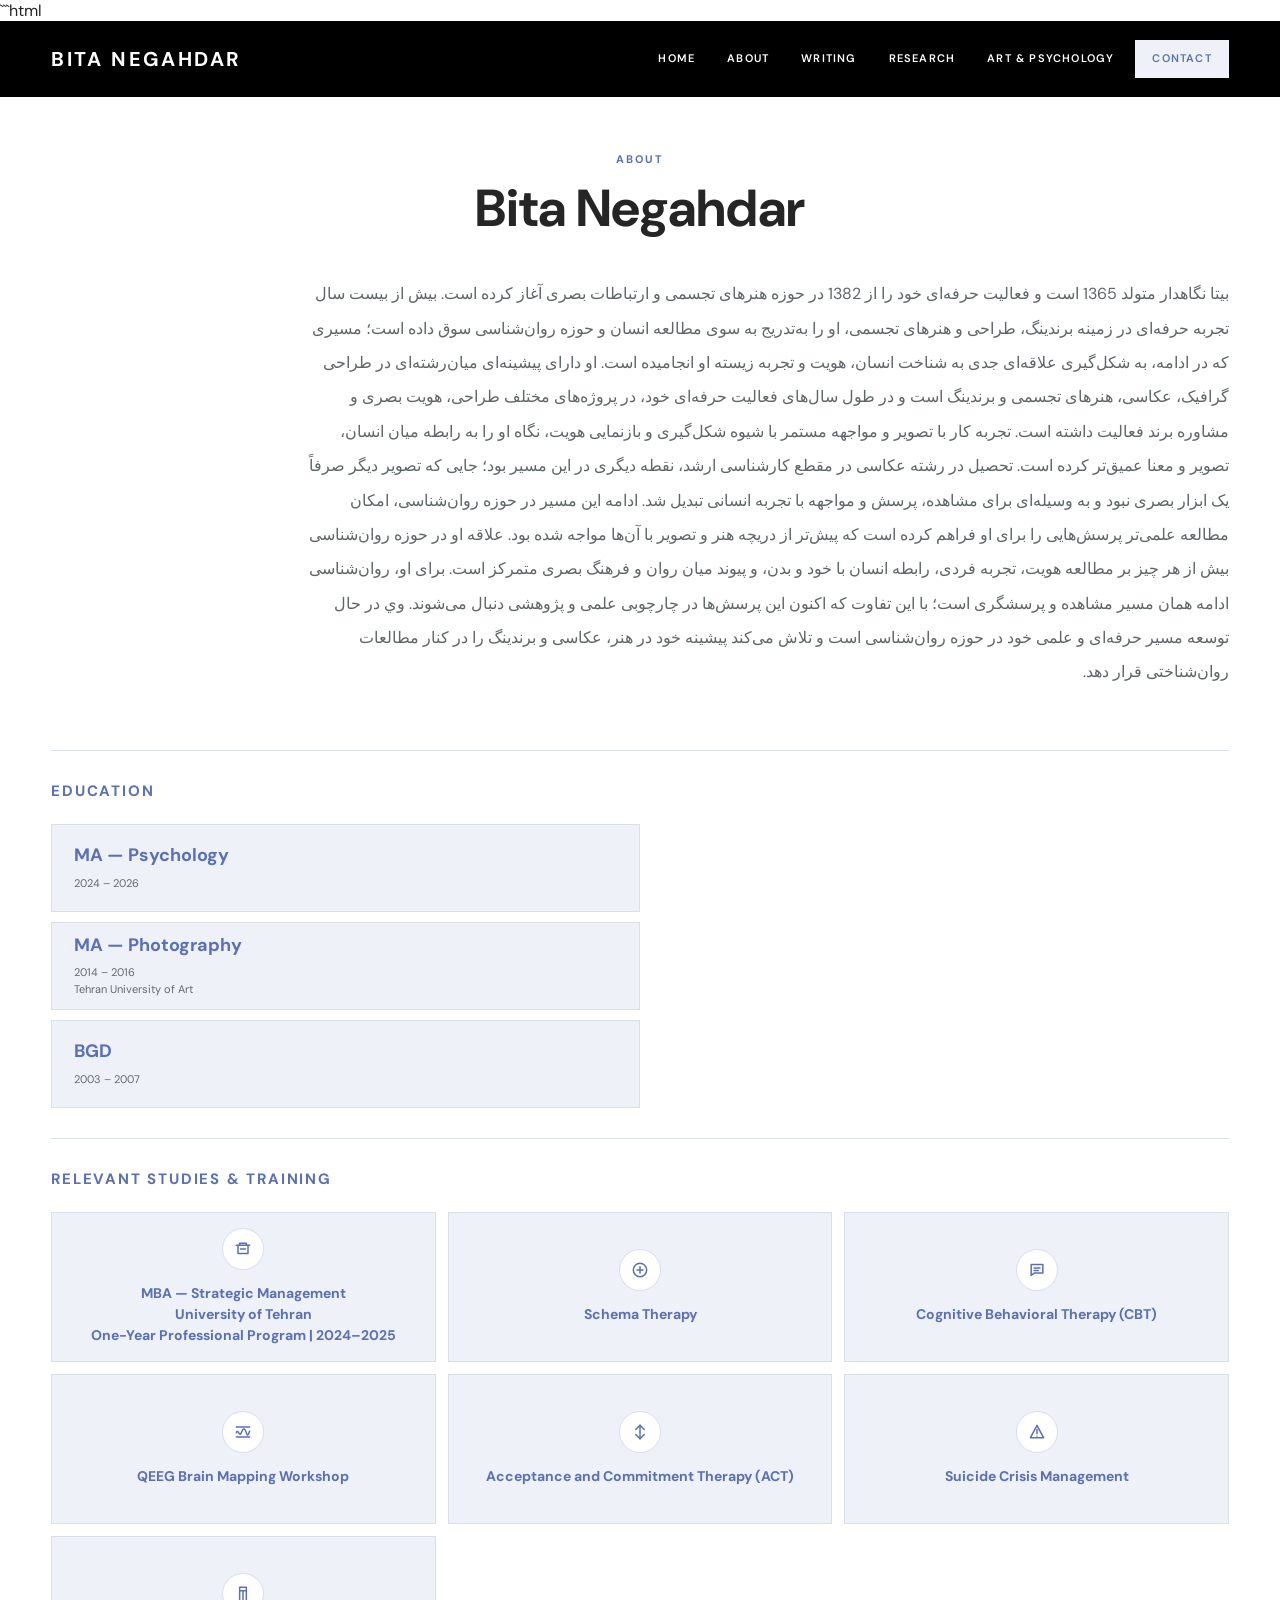
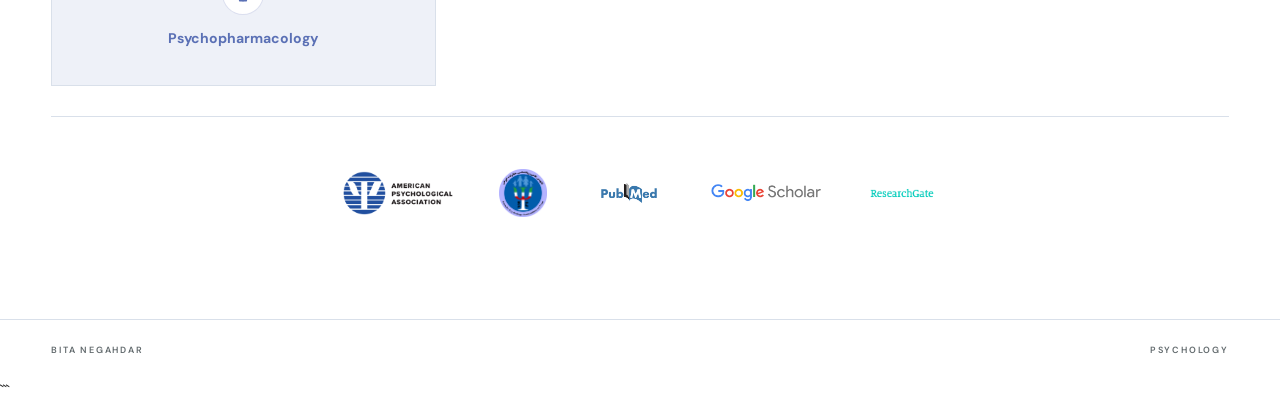
==== about.html @ c0b0d7c1 "Update about.html" ====
```html
<!DOCTYPE html>

<html lang="en">

<head>

<meta charset="UTF-8">
<meta name="viewport" content="width=device-width, initial-scale=1.0">

<title>About | Bita Negahdar</title>

<link href="https://fonts.googleapis.com/css2?family=DM+Sans:wght@300;400;500;600;700&display=swap" rel="stylesheet">

<link rel="stylesheet" href="style.css">

<style>

:root{
    --blue:#5A70B5;
    --blue-hover:#4B61A3;
    --blue-pale:#EEF1F8;
    --border:#D9E0EA;
    --text:#252525;
    --muted:#626A6D;
}


/* =====================================================
   HEADER
===================================================== */

header{
    width:100% !important;
    min-height:76px !important;
    height:76px !important;
    padding:0 4vw !important;

    display:flex !important;
    align-items:center !important;
    justify-content:space-between !important;

    background:#000000 !important;
    border-bottom:1px solid #000000 !important;
}

.logo{
    font-family:"DM Sans",Arial,sans-serif !important;
    font-size:20px !important;
    font-weight:700 !important;
    letter-spacing:2.4px !important;
    color:#FFFFFF !important;
    white-space:nowrap !important;
}

nav{
    display:flex !important;
    align-items:center !important;
    justify-content:flex-end !important;
    gap:10px !important;
    flex-shrink:0 !important;
}

nav a{
    display:inline-flex !important;
    align-items:center !important;
    justify-content:center !important;

    min-height:38px !important;
    height:38px !important;

    padding:7px 10px !important;

    font-family:"DM Sans",Arial,sans-serif !important;
    font-size:11px !important;
    font-weight:600 !important;
    letter-spacing:1.2px !important;
    line-height:1 !important;
    text-transform:uppercase !important;

    color:#FFFFFF !important;
    background:transparent !important;

    border:1px solid transparent !important;

    white-space:nowrap !important;

    transition:
        background-color .25s ease,
        color .25s ease,
        border-color .25s ease !important;
}

nav a:hover{
    background:var(--blue) !important;
    border-color:var(--blue) !important;
    color:#FFFFFF !important;
}


/* =====================================================
   CONTACT BUTTON
===================================================== */

.contact-btn{
    padding:9px 16px !important;

    background:var(--blue-pale) !important;
    border:1px solid var(--blue-pale) !important;

    color:var(--blue) !important;
}

.contact-btn:hover{
    background:var(--blue) !important;
    border-color:var(--blue) !important;
    color:#FFFFFF !important;
}


/* =====================================================
   PAGE
===================================================== */

.page{
    width:92% !important;
    max-width:1250px !important;
    margin:55px auto !important;
}


/* =====================================================
   TITLE
===================================================== */

.eyebrow{
    margin-bottom:12px !important;

    font-family:"DM Sans",Arial,sans-serif !important;
    font-size:11px !important;
    font-weight:700 !important;
    letter-spacing:2px !important;

    text-transform:uppercase !important;

    color:var(--blue) !important;
    text-align:center !important;
}

.page h1{
    margin:0 !important;

    font-family:"DM Sans",Arial,sans-serif !important;

    font-size:52px !important;
    font-weight:700 !important;
    line-height:1.15 !important;

    color:var(--text) !important;

    text-align:center !important;
}


/* =====================================================
   INTRO
===================================================== */

.intro{
    max-width:920px !important;

    margin:38px 0 60px auto !important;

    font-family:"DM Sans",Arial,sans-serif !important;

    font-size:16px !important;
    font-weight:400 !important;
    line-height:2.15 !important;

    color:#5F6668 !important;

    direction:rtl !important;
    text-align:right !important;
}


/* =====================================================
   SECTIONS
===================================================== */

.block{
    padding:30px 0 !important;
    border-top:1px solid var(--border) !important;
}

.block h2{
    margin-bottom:22px !important;

    font-family:"DM Sans",Arial,sans-serif !important;

    font-size:15px !important;
    font-weight:700 !important;
    letter-spacing:1.8px !important;
    line-height:1.4 !important;

    text-transform:uppercase !important;

    color:var(--blue) !important;
}


/* =====================================================
   EDUCATION
===================================================== */

.education{
    display:grid !important;
    grid-template-columns:1fr !important;
    gap:10px !important;
    width:100% !important;
}

.education-item{
    width:50% !important;

    min-height:88px !important;
    padding:16px 22px !important;

    border:1px solid var(--border) !important;
    background:var(--blue-pale) !important;

    color:var(--blue) !important;

    display:flex !important;
    flex-direction:column !important;
    justify-content:center !important;

    text-align:left !important;

    transition:
        background-color .3s ease,
        color .3s ease,
        border-color .3s ease,
        transform .3s ease !important;
}

.education-item:hover{
    background:var(--blue-hover) !important;
    border-color:var(--blue-hover) !important;
    color:#FFFFFF !important;

    transform:translateY(-3px) !important;

    cursor:pointer !important;
}

.education-item h3{
    margin:0 0 6px !important;

    font-family:"DM Sans",Arial,sans-serif !important;

    font-size:18px !important;
    font-weight:700 !important;
    line-height:1.4 !important;

    color:var(--blue) !important;
    text-align:left !important;

    transition:color .3s ease !important;
}

.education-item p{
    margin:0 !important;

    font-family:"DM Sans",Arial,sans-serif !important;

    font-size:11px !important;
    line-height:1.6 !important;

    color:var(--muted) !important;
    text-align:left !important;

    transition:color .3s ease !important;
}

.education-item:hover h3,
.education-item:hover p{
    color:#FFFFFF !important;
}


/* =====================================================
   TRAINING
===================================================== */

.training{
    display:grid !important;

    grid-template-columns:repeat(3,minmax(0,1fr)) !important;

    gap:12px !important;

    width:100% !important;
}

.training span{
    width:100% !important;

    min-height:150px !important;
    height:150px !important;

    padding:18px !important;

    display:flex !important;
    flex-direction:column !important;

    align-items:center !important;
    justify-content:center !important;

    text-align:center !important;

    background:var(--blue-pale) !important;

    color:var(--blue) !important;

    border:1px solid var(--border) !important;

    font-family:"DM Sans",Arial,sans-serif !important;

    font-size:14px !important;
    font-weight:700 !important;
    line-height:1.5 !important;

    cursor:pointer !important;

    transition:
        background-color .3s ease,
        color .3s ease,
        transform .3s ease,
        border-color .3s ease !important;
}


/* =====================================================
   TRAINING ICON
===================================================== */

.training-icon{
    width:42px !important;
    height:42px !important;

    margin-bottom:13px !important;

    border-radius:50% !important;

    display:flex !important;
    align-items:center !important;
    justify-content:center !important;

    background:#FFFFFF !important;

    border:1px solid rgba(90,112,181,.22) !important;

    color:var(--blue) !important;

    flex-shrink:0 !important;

    transition:
        background-color .3s ease,
        color .3s ease,
        border-color .3s ease,
        transform .3s ease !important;
}

.training-icon svg{
    width:20px !important;
    height:20px !important;

    stroke:currentColor !important;
    fill:none !important;

    stroke-width:1.8 !important;

    stroke-linecap:round !important;
    stroke-linejoin:round !important;
}

.training span:hover{
    background:var(--blue) !important;
    border-color:var(--blue) !important;

    color:#FFFFFF !important;

    transform:translateY(-3px) !important;
}

.training span:hover .training-icon{
    background:#FFFFFF !important;
    border-color:#FFFFFF !important;

    color:var(--blue) !important;

    transform:scale(1.05) !important;
}


/* =====================================================
   PROFESSIONAL / ACADEMIC LINKS
===================================================== */

.resource-links{
    width:100% !important;

    margin-top:5px !important;

    display:flex !important;
    align-items:center !important;
    justify-content:center !important;

    flex-wrap:wrap !important;

    gap:34px !important;
}

.resource-link{
    width:auto !important;
    height:auto !important;

    padding:6px !important;

    display:flex !important;
    align-items:center !important;
    justify-content:center !important;

    background:transparent !important;

    border:none !important;
    outline:none !important;
    box-shadow:none !important;

    transition:
        transform .25s ease,
        opacity .25s ease !important;
}

.resource-link:hover{
    transform:translateY(-4px) scale(1.04) !important;

    background:transparent !important;

    border:none !important;

    box-shadow:none !important;
}

.resource-link img{
    width:auto !important;
    height:auto !important;

    max-width:110px !important;
    max-height:48px !important;

    display:block !important;

    object-fit:contain !important;

    border:none !important;
    outline:none !important;
    box-shadow:none !important;

    transition:opacity .25s ease !important;
}

.resource-link:hover img{
    opacity:.82 !important;
}

.resource-link img[alt="ResearchGate"]{
    max-width:170px !important;
    max-height:70px !important;
}


/* =====================================================
   FOOTER
===================================================== */

footer{
    margin-top:55px !important;

    padding:24px 4vw !important;

    background:#FFFFFF !important;

    border-top:1px solid var(--border) !important;

    display:flex !important;
    align-items:center !important;
    justify-content:space-between !important;

    font-family:"DM Sans",Arial,sans-serif !important;

    font-size:9px !important;
    font-weight:600 !important;
    letter-spacing:1.8px !important;
    line-height:1.4 !important;

    text-transform:uppercase !important;

    color:var(--muted) !important;
}


/* =====================================================
   MOBILE
===================================================== */

@media(max-width:800px){

    header{
        min-height:72px !important;
        height:auto !important;

        padding:14px 5vw !important;

        gap:15px !important;

        background:#000000 !important;
    }

    .logo{
        font-size:14px !important;
        letter-spacing:1.8px !important;

        color:#FFFFFF !important;
    }

    nav{
        gap:4px !important;
        flex-wrap:wrap !important;
        justify-content:flex-end !important;
    }

    nav a{
        min-height:30px !important;
        height:30px !important;

        padding:5px 5px !important;

        font-size:7px !important;
        letter-spacing:.8px !important;

        color:#FFFFFF !important;
    }

    .contact-btn{
        padding:7px 9px !important;
    }

    .page{
        width:90% !important;
        margin:45px auto !important;
    }

    .page h1{
        font-size:40px !important;
        text-align:center !important;
    }

    .eyebrow{
        text-align:center !important;
    }

    .intro{
        max-width:100% !important;

        margin:32px 0 45px auto !important;

        font-size:15px !important;
        line-height:2.1 !important;

        direction:rtl !important;
        text-align:right !important;
    }

    .education{
        gap:10px !important;
    }

    .education-item{
        width:100% !important;

        min-height:82px !important;

        padding:15px 18px !important;

        text-align:left !important;
    }

    .education-item h3{
        font-size:17px !important;
        text-align:left !important;
    }

    .education-item p{
        text-align:left !important;
    }

    .training{
        grid-template-columns:repeat(2,minmax(0,1fr)) !important;
        gap:12px !important;
    }

    .training span{
        height:145px !important;
        min-height:145px !important;

        padding:16px !important;

        font-size:13px !important;
    }

    .training-icon{
        width:38px !important;
        height:38px !important;

        margin-bottom:11px !important;
    }

    .training-icon svg{
        width:18px !important;
        height:18px !important;
    }

    .resource-links{
        justify-content:center !important;

        gap:22px !important;

        padding:5px 0 !important;
    }

    .resource-link{
        width:auto !important;
        height:auto !important;

        padding:4px !important;
    }

    .resource-link img{
        max-width:78px !important;
        max-height:34px !important;
    }

    .resource-link img[alt="ResearchGate"]{
        max-width:110px !important;
        max-height:50px !important;
    }

    footer{
        flex-direction:column !important;

        text-align:center !important;

        gap:10px !important;
    }

}


/* =====================================================
   SMALL MOBILE
===================================================== */

@media(max-width:480px){

    .page h1{
        font-size:36px !important;
    }

    .training{
        grid-template-columns:repeat(2,minmax(0,1fr)) !important;
        gap:10px !important;
    }

    .training span{
        height:140px !important;
        min-height:140px !important;

        padding:14px !important;

        font-size:12px !important;
    }

    .training-icon{
        width:36px !important;
        height:36px !important;

        margin-bottom:10px !important;
    }

    .training-icon svg{
        width:17px !important;
        height:17px !important;
    }

    .resource-links{
        gap:16px !important;
    }

    .resource-link img{
        max-width:65px !important;
        max-height:30px !important;
    }

    .resource-link img[alt="ResearchGate"]{
        max-width:90px !important;
        max-height:36px !important;
    }

}

</style>

</head>

<body>

<!-- =====================================================
     HEADER
===================================================== -->

<header>

<div class="logo">
    BITA NEGAHDAR
</div>

<nav>

<a href="https://bitanegahdar.ir/index.html">
    Home
</a>

<a href="https://bitanegahdar.ir/about.html">
    About
</a>

<a href="https://bitanegahdar.ir/writing.html">
    Writing
</a>

<a href="https://bitanegahdar.ir/index.html#research">
    Research
</a>

<a href="https://bitanegahdar.ir/index.html#art-psychology">
    Art &amp; Psychology
</a>

<a href="https://bitanegahdar.ir/index.html#contact" class="contact-btn">
    Contact
</a>

</nav>

</header>

<!-- =====================================================
     MAIN
===================================================== -->

<main class="page">

<div class="eyebrow">
    About
</div>

<h1>
    Bita Negahdar
</h1>

<p class="intro">

بیتا نگاهدار متولد 1365 است و فعالیت حرفه‌ای خود را از 1382 در حوزه هنرهای تجسمی و ارتباطات بصری آغاز کرده است. بیش از بیست سال تجربه حرفه‌ای در زمینه برندینگ، طراحی و هنرهای تجسمی، او را به‌تدریج به سوی مطالعه انسان و حوزه روان‌شناسی سوق داده است؛ مسیری که در ادامه، به شکل‌گیری علاقه‌ای جدی به شناخت انسان، هویت و تجربه زیسته او انجامیده است.

او دارای پیشینه‌ای میان‌رشته‌ای در طراحی گرافیک، عکاسی، هنرهای تجسمی و برندینگ است و در طول سال‌های فعالیت حرفه‌ای خود، در پروژه‌های مختلف طراحی، هویت بصری و مشاوره برند فعالیت داشته است. تجربه کار با تصویر و مواجهه مستمر با شیوه شکل‌گیری و بازنمایی هویت، نگاه او را به رابطه میان انسان، تصویر و معنا عمیق‌تر کرده است.

تحصیل در رشته عکاسی در مقطع کارشناسی ارشد، نقطه دیگری در این مسیر بود؛ جایی که تصویر دیگر صرفاً یک ابزار بصری نبود و به وسیله‌ای برای مشاهده، پرسش و مواجهه با تجربه انسانی تبدیل شد. ادامه این مسیر در حوزه روان‌شناسی، امکان مطالعه علمی‌تر پرسش‌هایی را برای او فراهم کرده است که پیش‌تر از دریچه هنر و تصویر با آن‌ها مواجه شده بود.

علاقه او در حوزه روان‌شناسی بیش از هر چیز بر مطالعه هویت، تجربه فردی، رابطه انسان با خود و بدن، و پیوند میان روان و فرهنگ بصری متمرکز است. برای او، روان‌شناسی ادامه همان مسیر مشاهده و پرسشگری است؛ با این تفاوت که اکنون این پرسش‌ها در چارچوبی علمی و پژوهشی دنبال می‌شوند.

وي در حال توسعه مسیر حرفه‌ای و علمی خود در حوزه روان‌شناسی است و تلاش می‌کند پیشینه خود در هنر، عکاسی و برندینگ را در کنار مطالعات روان‌شناختی قرار دهد.

</p>

<!-- =================================================
     EDUCATION
===================================================== -->

<section class="block">

<h2>
    Education
</h2>

<div class="education">

<div class="education-item">

<h3>
    MA — Psychology
</h3>

<p>
    2024 – 2026
</p>

</div>

<div class="education-item">

<h3>
    MA — Photography
</h3>

<p>
    2014 – 2016<br>
    Tehran University of Art
</p>

</div>

<div class="education-item">

<h3>
    BGD
</h3>

<p>
    2003 – 2007
</p>

</div>

</div>

</section>

<!-- =================================================
     RELEVANT STUDIES & TRAINING
===================================================== -->

<section class="block">

<h2>
    Relevant Studies &amp; Training
</h2>

<div class="training">

<span>

<div class="training-icon">

    <svg viewBox="0 0 24 24" aria-hidden="true">
        <path d="M4 7.5h16"></path>
        <path d="M6 7.5v10h12v-10"></path>
        <path d="M8 7.5V5h8v2.5"></path>
        <path d="M9 12h6"></path>
    </svg>

</div>

MBA — Strategic Management<br>
University of Tehran<br>
One-Year Professional Program | 2024–2025

</span>

<span>

<div class="training-icon">

    <svg viewBox="0 0 24 24" aria-hidden="true">
        <circle cx="12" cy="12" r="8"></circle>
        <path d="M8.5 12h7"></path>
        <path d="M12 8.5v7"></path>
    </svg>

</div>

Schema Therapy

</span>

<span>

<div class="training-icon">

    <svg viewBox="0 0 24 24" aria-hidden="true">
        <path d="M5 5.5h14v10H9l-4 3v-13z"></path>
        <path d="M8.5 9.5h7"></path>
        <path d="M8.5 12.5h5"></path>
    </svg>

</div>

Cognitive Behavioral Therapy (CBT)

</span>

<span>

<div class="training-icon">

    <svg viewBox="0 0 24 24" aria-hidden="true">
        <path d="M4 13c2-6 4 6 6 0s4-6 6 0 3 0 4-2"></path>
        <path d="M4 18h16"></path>
        <path d="M4 6h16"></path>
    </svg>

</div>

QEEG Brain Mapping Workshop

</span>

<span>

<div class="training-icon">

    <svg viewBox="0 0 24 24" aria-hidden="true">
        <path d="M12 4v16"></path>
        <path d="M7 9l5-5 5 5"></path>
        <path d="M7 15l5 5 5-5"></path>
    </svg>

</div>

Acceptance and Commitment Therapy (ACT)

</span>

<span>

<div class="training-icon">

    <svg viewBox="0 0 24 24" aria-hidden="true">
        <path d="M12 4l8 15H4L12 4z"></path>
        <path d="M12 9v5"></path>
        <circle cx="12" cy="17" r=".7" fill="currentColor" stroke="none"></circle>
    </svg>

</div>

Suicide Crisis Management

</span>

<span>

<div class="training-icon">

    <svg viewBox="0 0 24 24" aria-hidden="true">
        <path d="M8 4h8v16H8z"></path>
        <path d="M8 8h8"></path>
        <path d="M12 8v12"></path>
    </svg>

</div>

Psychopharmacology

</span>

</div>

</section>

<!-- =================================================
     PROFESSIONAL / ACADEMIC LINKS
===================================================== -->

<section class="block">

<div class="resource-links">

<a
href="https://www.apa.org/"
class="resource-link"
target="_blank"
rel="noopener noreferrer"
>

<img
    src="images/apa.png"
    alt="APA"
>

</a>

<a
href="https://www.iranpa.org/"
class="resource-link"
target="_blank"
rel="noopener noreferrer"
>

<img
    src="images/ipa.png"
    alt="Iranian Psychological Association"
>

</a>

<a
href="https://pubmed.ncbi.nlm.nih.gov/"
class="resource-link"
target="_blank"
rel="noopener noreferrer"
>

<img
    src="images/pubmed.png"
    alt="PubMed"
>

</a>

<a
href="https://scholar.google.com/"
class="resource-link"
target="_blank"
rel="noopener noreferrer"
>

<img
    src="images/scholar.png"
    alt="Google Scholar"
>

</a>

<a
href="https://www.researchgate.net/"
class="resource-link"
target="_blank"
rel="noopener noreferrer"
>

<img
    src="images/researchgate.png"
    alt="ResearchGate"
>

</a>

</div>

</section>

</main>

<!-- =====================================================
     FOOTER
===================================================== -->

<footer>

<div>
    BITA NEGAHDAR
</div>

<div>
    Psychology
</div>

</footer>

</body>
</html>
```
---- style.css ----
/* =====================================================
   GLOBAL RESET
===================================================== */

*{
    margin:0;
    padding:0;
    box-sizing:border-box;
}

html{
    scroll-behavior:smooth;
}

body{
    margin:0;
    padding:0;

    background:#FFFFFF;
    color:#252525;

    font-family:"DM Sans", Arial, sans-serif;
    font-weight:400;
}

a{
    color:inherit;
    text-decoration:none;
}


/* =====================================================
   COLOR SYSTEM
===================================================== */

:root{
    --white:#FFFFFF;

    --cyan-pale:#CFFAFE;

    --cyan:#0891B2;

    --cyan-hover:#06B6D4;

    --text:#252525;

    --muted:#626A6D;

    --border:#D9E5E8;
}


/* =====================================================
   HEADER — SAME ON ALL PAGES
===================================================== */

header{
    width:100%;
    height:76px;
    min-height:76px;

    padding:0 4vw;

    display:flex;
    align-items:center;
    justify-content:space-between;

    background:#FFFFFF;

    border-bottom:1px solid var(--border);
}

.logo{
    flex-shrink:0;

    font-family:"DM Sans", Arial, sans-serif;

    font-size:20px;
    font-weight:700;

    letter-spacing:2.4px;

    line-height:1;

    color:var(--text);

    white-space:nowrap;
}

nav{
    display:flex;
    align-items:center;
    justify-content:flex-end;

    gap:24px;

    flex-shrink:0;

    white-space:nowrap;
}

nav a{
    display:inline-flex;

    align-items:center;
    justify-content:center;

    height:38px;
    min-height:38px;

    padding:7px 11px;

    font-family:"DM Sans", Arial, sans-serif;

    /* UPDATED */
    font-size:14px;
    font-weight:700;

    letter-spacing:1.2px;

    line-height:1;

    text-transform:uppercase;

    color:var(--text);

    background:transparent;

    border:1px solid transparent;

    transition:
        background-color .25s ease,
        color .25s ease,
        border-color .25s ease;
}


/* =====================================================
   NAV HOVER
===================================================== */

nav a:hover{
    background:var(--cyan-hover);

    border-color:var(--cyan-hover);

    color:#FFFFFF;
}


/* =====================================================
   CONTACT BUTTON
===================================================== */

.contact-btn{
    padding:9px 17px;

    background:var(--cyan-pale);

    border-color:var(--cyan-pale);

    color:var(--cyan) !important;
}

.contact-btn:hover{
    background:var(--cyan-hover);

    border-color:var(--cyan-hover);

    color:#FFFFFF !important;
}


/* =====================================================
   HOME HERO
===================================================== */

.hero{
    width:94%;
    max-width:1500px;

    margin:18px auto 0;

    display:grid;

    grid-template-columns:44% 56%;

    min-height:560px;
}

.hero-text{
    grid-column:1;

    padding:8% 11% 8% 7%;

    display:flex;

    flex-direction:column;

    justify-content:center;

    align-items:flex-start;

    background:var(--cyan-pale);

    color:var(--cyan);
}

.hero-description{
    max-width:500px;

    margin:0 0 30px 0;

    font-size:17px;

    font-weight:500;

    line-height:1.85;

    color:var(--cyan);
}

.outline-btn{
    display:inline-block;

    padding:11px 20px;

    border:1px solid var(--cyan);

    background:transparent;

    color:var(--cyan);

    font-size:10px;

    font-weight:700;

    letter-spacing:1.7px;

    text-transform:uppercase;

    transition:
        background-color .25s ease,
        color .25s ease,
        border-color .25s ease;
}

.outline-btn:hover{
    background:var(--cyan-hover);

    border-color:var(--cyan-hover);

    color:#FFFFFF;
}


/* =====================================================
   HERO PHOTO
===================================================== */

.hero-photo{
    grid-column:2;

    min-height:560px;

    overflow:hidden;

    background:#EEEEEE;
}

.hero-photo img{
    width:100%;
    height:100%;

    display:block;

    object-fit:cover;
}


/* =====================================================
   LATEST WRITING
===================================================== */

.latest{
    width:94%;
    max-width:1500px;

    margin:55px auto 0;

    padding-top:28px;

    border-top:1px solid var(--border);
}

.section-title{
    margin-bottom:24px;

    font-size:12px;

    font-weight:700;

    letter-spacing:2.2px;

    line-height:1.4;

    text-transform:uppercase;

    color:var(--cyan);
}


/* =====================================================
   WRITING GRID
===================================================== */

.grid{
    display:grid;

    grid-template-columns:repeat(3,minmax(0,1fr));

    gap:18px;

    width:100%;
}


/* =====================================================
   WRITING CARD
===================================================== */

.card{
    display:block;

    width:100%;

    background:#FFFFFF;

    overflow:hidden;

    transition:
        transform .25s ease;
}

.card:hover{
    transform:translateY(-4px);
}


/* =====================================================
   WRITING COVER
===================================================== */

.cover{
    width:100%;

    aspect-ratio:4 / 5;

    overflow:hidden;

    position:relative;

    background:#EEEEEE;

    border:1px solid var(--border);
}

.cover img{
    width:100%;
    height:100%;

    display:block;

    object-fit:cover;

    transition:
        transform .45s ease,
        filter .3s ease;
}

.card:hover .cover img{
    transform:scale(1.025);

    filter:saturate(1.08);
}


/* =====================================================
   GENERAL PAGE
===================================================== */

.page{
    width:92%;
    max-width:1250px;

    margin:55px auto;
}

.eyebrow{
    margin-bottom:18px;

    font-size:11px;

    font-weight:700;

    letter-spacing:2px;

    line-height:1.4;

    text-transform:uppercase;

    color:var(--cyan);
}

h1{
    margin:0;

    font-size:52px;

    font-weight:700;

    line-height:1.15;

    color:var(--text);
}

.intro{
    max-width:760px;

    margin:28px 0 60px;

    font-size:16px;

    font-weight:400;

    line-height:2;

    color:#5F6668;
}


/* =====================================================
   GENERAL BLOCKS
===================================================== */

.block{
    padding:30px 0;

    border-top:1px solid var(--border);
}

.block h2,
.section-label{
    margin-bottom:22px;

    font-size:15px;

    font-weight:700;

    letter-spacing:1.8px;

    line-height:1.4;

    text-transform:uppercase;

    color:var(--cyan);
}

.block p{
    max-width:760px;

    font-size:14px;

    font-weight:400;

    line-height:2;

    color:#5F6668;
}


/* =====================================================
   EDUCATION
===================================================== */

.education{
    display:grid;

    grid-template-columns:1fr;

    gap:14px;

    width:100%;
}

.education-item{
    width:100%;

    min-height:88px;

    height:88px;

    padding:16px 22px;

    display:flex;

    flex-direction:column;

    justify-content:center;

    border:1px solid var(--border);

    background:var(--cyan-pale);

    color:var(--cyan);

    transition:
        background-color .3s ease,
        color .3s ease,
        border-color .3s ease,
        transform .3s ease;
}

.education-item:hover{
    background:var(--cyan-hover);

    border-color:var(--cyan-hover);

    color:#FFFFFF;

    transform:translateY(-4px);

    cursor:pointer;
}

.education-item:hover h3,
.education-item:hover p{
    color:#FFFFFF;
}

.education-item h3{
    margin-bottom:8px;

    font-size:20px;

    font-weight:700;

    line-height:1.4;

    color:var(--cyan);

    transition:color .3s ease;
}

.education-item p{
    font-size:12px;

    line-height:1.7;

    color:var(--muted);

    transition:color .3s ease;
}


/* =====================================================
   RELEVANT STUDIES & TRAINING
   DESKTOP
===================================================== */

.training{
    display:grid;

    grid-template-columns:repeat(3, 180px);

    justify-content:start;

    gap:14px;

    width:100%;
}

.training span{
    width:100%;

    aspect-ratio:1 / 1;

    min-height:0;

    padding:25px;

    display:flex;

    align-items:center;

    justify-content:center;

    text-align:center;

    background:var(--cyan-pale);

    color:var(--cyan);

    border:1px solid var(--border);

    font-size:16px;

    font-weight:700;

    line-height:1.5;

    cursor:pointer;

    transition:
        background-color .3s ease,
        color .3s ease,
        transform .3s ease,
        border-color .3s ease;
}

.training span:hover{
    background:var(--cyan-hover);

    border-color:var(--cyan-hover);

    color:#FFFFFF;

    transform:translateY(-4px);
}


/* =====================================================
   ARTICLES / WRITING
===================================================== */

.article{
    width:82%;
    max-width:900px;

    margin:65px auto;
}

.article h1{
    margin-bottom:45px;

    font-size:52px;

    font-weight:700;

    line-height:1.15;

    color:var(--text);
}

.meta{
    margin-bottom:18px;

    font-size:9px;

    font-weight:600;

    letter-spacing:2px;

    line-height:1.4;

    text-transform:uppercase;

    color:var(--cyan);
}

.article-text{
    font-size:15px;

    font-weight:400;

    line-height:2;

    color:#555D5F;
}

.article-text p{
    margin:0 0 30px;
}


/* =====================================================
   WRITING GALLERY
===================================================== */

.gallery{
    margin-top:55px;

    display:grid;

    grid-template-columns:repeat(2,minmax(0,1fr));

    gap:18px;
}

.gallery img{
    width:100%;

    aspect-ratio:4 / 5;

    object-fit:cover;

    display:block;

    background:#EEEEEE;
}


/* =====================================================
   BACK BUTTON
===================================================== */

.back{
    display:inline-block;

    margin-top:35px;

    padding:10px 16px;

    border:1px solid var(--cyan);

    background:#FFFFFF;

    color:var(--cyan);

    font-size:10px;

    font-weight:600;

    letter-spacing:1.5px;

    line-height:1;

    text-transform:uppercase;

    transition:
        background-color .25s ease,
        color .25s ease,
        border-color .25s ease;
}

.back:hover{
    background:var(--cyan-hover);

    border-color:var(--cyan-hover);

    color:#FFFFFF;
}


/* =====================================================
   CONTACT
===================================================== */

.contact-section{
    width:94%;
    max-width:1500px;

    margin:55px auto 0;

    padding:35px 0;

    border-top:1px solid var(--border);

    text-align:center;
}

.contact-section .section-title{
    margin-bottom:28px;
}

.social-links{
    display:flex;

    justify-content:center;

    align-items:center;

    gap:60px;

    flex-wrap:wrap;
}

.social-link{
    display:flex;

    flex-direction:column;

    align-items:center;

    gap:9px;

    padding:8px 12px;

    font-size:10px;

    font-weight:600;

    letter-spacing:1.3px;

    line-height:1.3;

    text-transform:uppercase;

    color:#4F5557;

    transition:
        background-color .25s ease,
        color .25s ease;
}

.social-link:hover{
    background:var(--cyan-hover);

    color:#FFFFFF;
}


/* =====================================================
   SOCIAL ICONS
===================================================== */

.social-icon{
    width:48px;
    height:48px;

    display:block;
}

.social-icon svg{
    width:100%;
    height:100%;

    fill:none;

    stroke:currentColor;

    stroke-width:1.6;

    stroke-linecap:round;

    stroke-linejoin:round;
}

.linkedin-fill{
    fill:currentColor;

    stroke:none;
}

.linkedin-white{
    fill:#FFFFFF;

    stroke:none;
}


/* =====================================================
   FOOTER
===================================================== */

footer{
    margin-top:55px;

    padding:24px 4vw;

    background:#FFFFFF;

    border-top:1px solid var(--border);

    display:flex;

    align-items:center;

    justify-content:space-between;

    font-size:9px;

    font-weight:600;

    letter-spacing:1.8px;

    line-height:1.4;

    text-transform:uppercase;

    color:var(--muted);
}


/* =====================================================
   MOBILE — ALL PAGES
===================================================== */

@media(max-width:800px){

    /* =========================
       HEADER
    ========================= */

    header{
        width:100%;

        height:auto;
        min-height:72px;

        padding:14px 5vw;

        gap:15px;
    }

    .logo{
        font-size:14px;

        letter-spacing:1.8px;
    }

    nav{
        gap:6px;

        flex-wrap:wrap;

        justify-content:flex-end;

        align-items:center;
    }

    nav a{
        height:30px;
        min-height:30px;

        padding:5px 6px;

        /* UPDATED */
        font-size:10px;
        font-weight:700;

        letter-spacing:1px;
    }

    .contact-btn{
        padding:7px 10px;
    }


    /* =========================
       HOME HERO
    ========================= */

    .hero{
        width:92%;

        grid-template-columns:1fr;

        min-height:auto;
    }

    .hero-photo{
        grid-column:1;
        grid-row:1;

        min-height:480px;
    }

    .hero-text{
        grid-column:1;
        grid-row:2;

        padding:45px 8%;
    }

    .hero-description{
        font-size:16px;
    }


    /* =========================
       LATEST WRITING
    ========================= */

    .latest{
        width:92%;
    }

    .grid{
        grid-template-columns:1fr;

        gap:18px;
    }


    /* =========================
       GENERAL PAGE
    ========================= */

    .page{
        width:90%;

        max-width:none;

        margin:45px auto;
    }

    h1{
        font-size:40px;
    }

    .intro{
        font-size:15px;

        margin-bottom:45px;
    }


    /* =========================
       EDUCATION
    ========================= */

    .education{
        width:100%;

        gap:12px;
    }

    .education-item{
        min-height:110px;

        padding:20px 22px;
    }

    .education-item h3{
        font-size:18px;
    }


    /* =========================
       TRAINING
       SMALL + CENTERED
    ========================= */

    .training{
        width:100%;

        display:grid;

        grid-template-columns:repeat(2, 130px);

        justify-content:center;

        gap:12px;
    }

    .training span{
        width:130px;
        height:130px;

        aspect-ratio:1 / 1;

        padding:14px;

        font-size:11px;

        line-height:1.45;
    }


    /* =========================
       ARTICLE
    ========================= */

    .article{
        width:90%;

        max-width:none;

        margin:45px auto;
    }

    .article h1{
        font-size:40px;

        margin-bottom:35px;
    }


    /* =========================
       GALLERY
    ========================= */

    .gallery{
        grid-template-columns:1fr;

        gap:18px;
    }


    /* =========================
       CONTACT
    ========================= */

    .contact-section{
        width:92%;
    }

    .social-links{
        gap:32px;
    }


    /* =========================
       FOOTER
    ========================= */

    footer{
        flex-direction:column;

        text-align:center;

        gap:10px;
    }

}


/* =====================================================
   SMALL MOBILE
===================================================== */

@media(max-width:480px){

    /* HEADER */

    header{
        padding:13px 4vw;

        gap:10px;
    }

    .logo{
        font-size:12px;

        letter-spacing:1.4px;
    }

    nav{
        gap:3px;
    }

    nav a{
        height:27px;
        min-height:27px;

        padding:4px 5px;

        /* UPDATED */
        font-size:9px;
        font-weight:700;

        letter-spacing:.7px;
    }

    .contact-btn{
        padding:6px 7px;
    }


    /* HOME */

    .hero-photo{
        min-height:400px;
    }

    .hero-text{
        padding:38px 8%;
    }

    .hero-description{
        font-size:15px;
    }


    /* PAGE */

    .page{
        width:90%;

        margin:40px auto;
    }

    h1{
        font-size:36px;
    }


    /* EDUCATION */

    .education-item{
        min-height:100px;

        padding:18px 20px;
    }

    .education-item h3{
        font-size:17px;
    }


    /* TRAINING
       EVEN SMALLER ON VERY SMALL SCREENS
    */

    .training{
        grid-template-columns:repeat(2, 110px);

        gap:10px;
    }

    .training span{
        width:110px;
        height:110px;

        padding:10px;

        font-size:10px;

        line-height:1.4;
    }


    /* ARTICLE */

    .article h1{
        font-size:34px;
    }


    /* GALLERY */

    .gallery{
        grid-template-columns:1fr;
    }

}
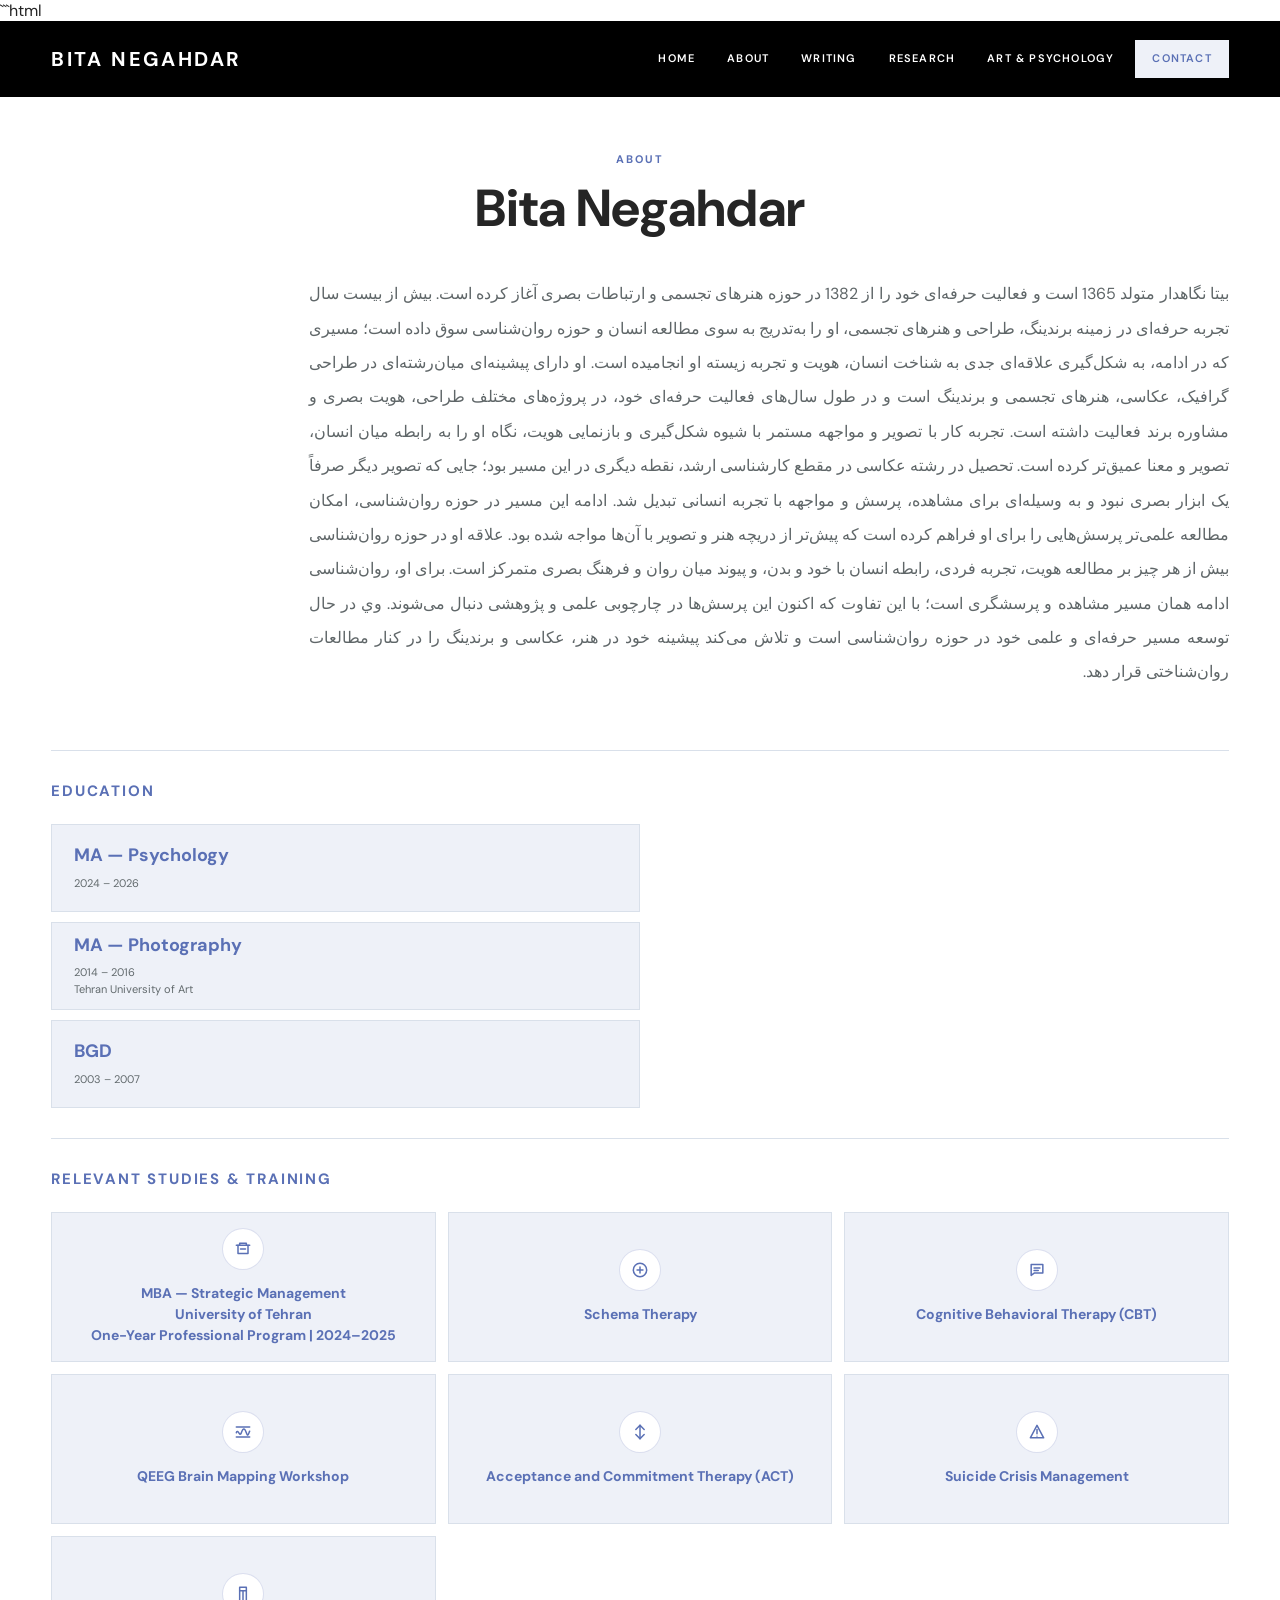
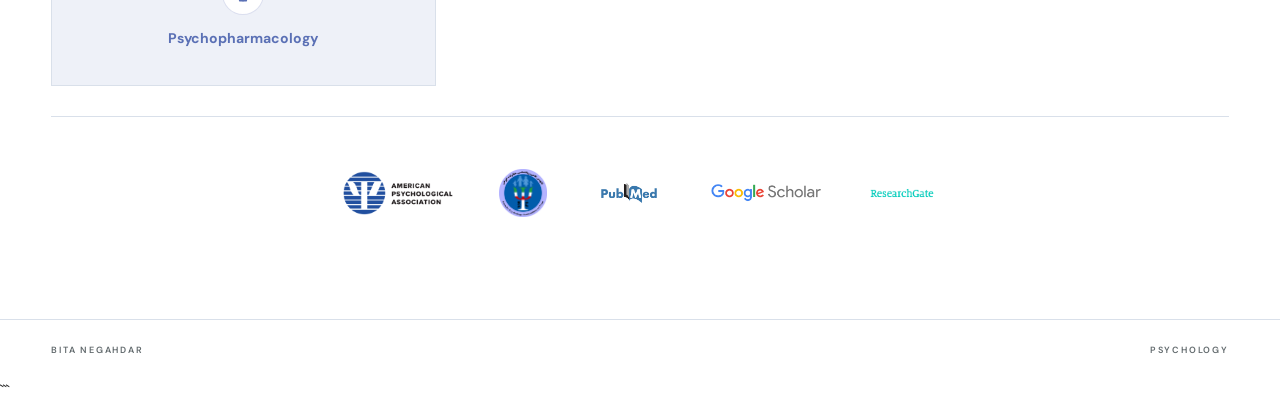
==== commit 392e7927: "Update about.html" ====
--- a/about.html
+++ b/about.html
@@ -180,7 +180,8 @@
     color:#5F6668 !important;
 
     direction:rtl !important;
-    text-align:right !important;
+    text-align:justify !important;
+    text-align-last:right !important;
 }
 
 
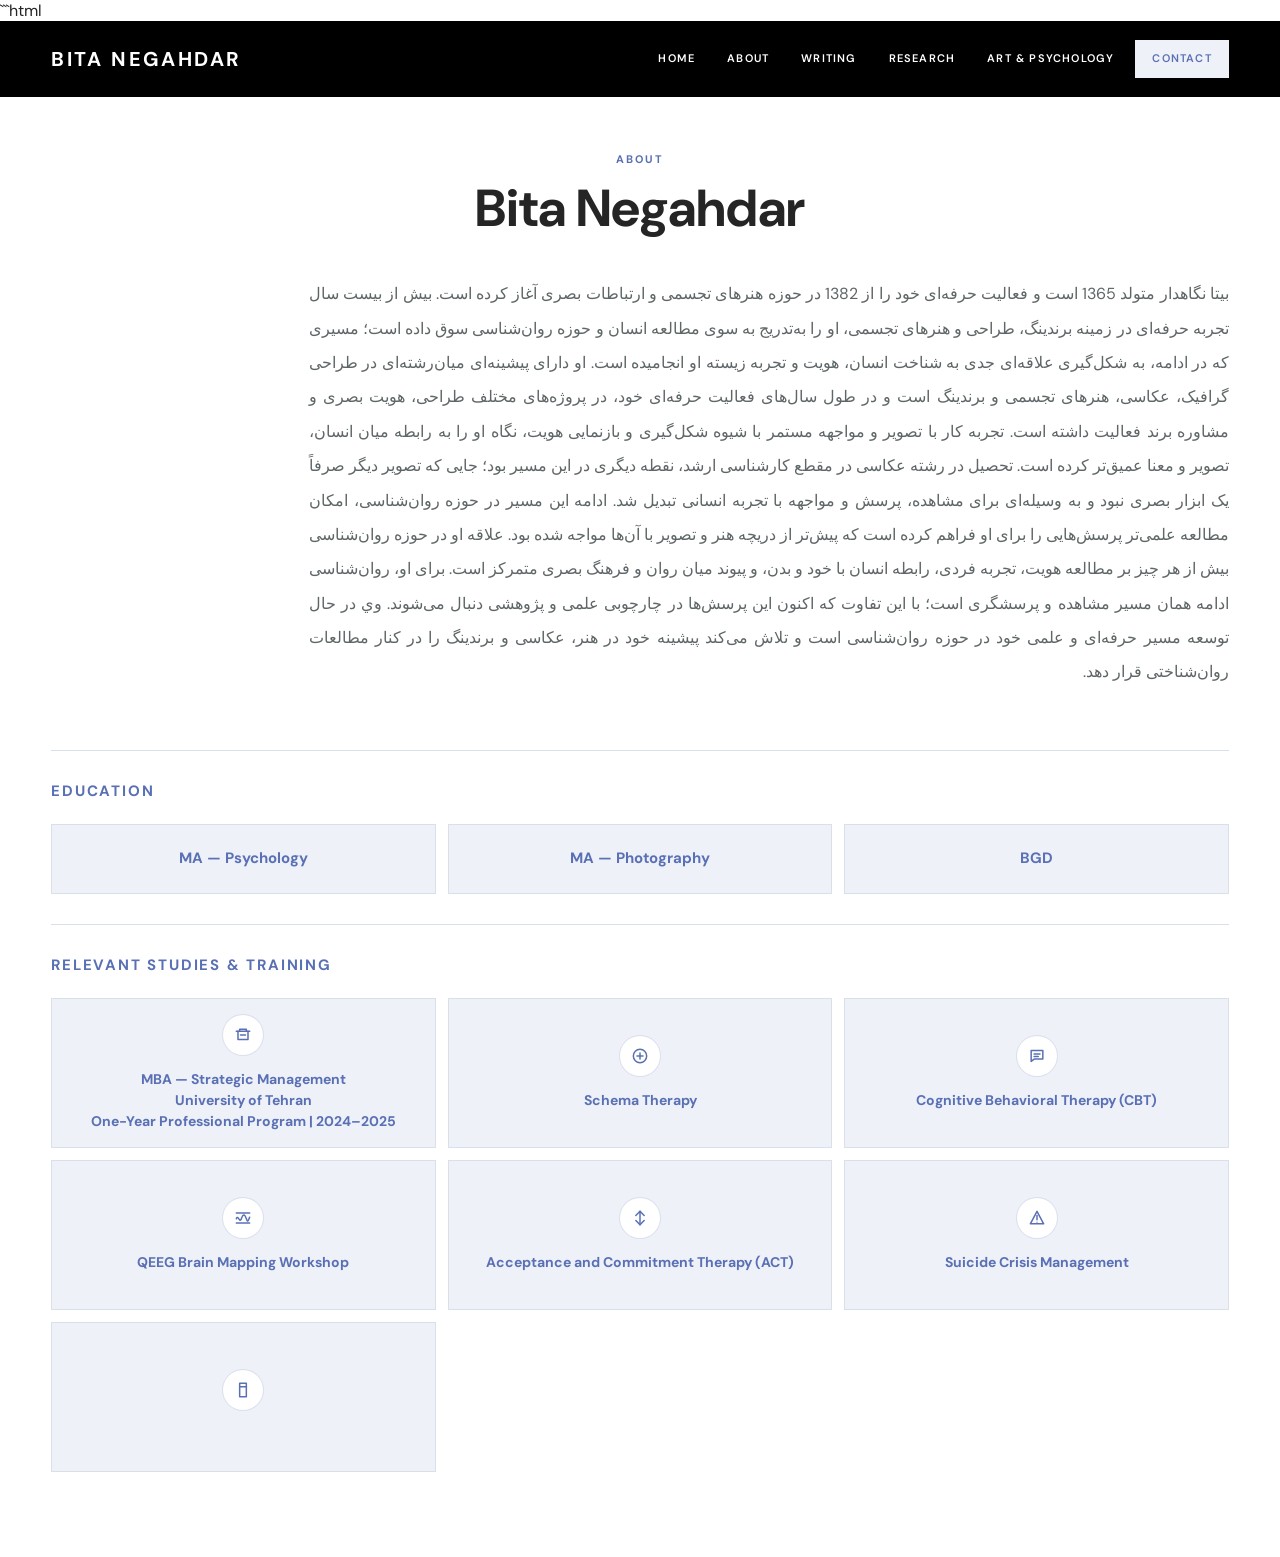
==== commit ea72e7b6: "Update about.html" ====
--- a/about.html
+++ b/about.html
@@ -216,16 +216,21 @@
 
 .education{
     display:grid !important;
-    grid-template-columns:1fr !important;
-    gap:10px !important;
+
+    grid-template-columns:repeat(3,minmax(0,1fr)) !important;
+
+    gap:12px !important;
+
     width:100% !important;
 }
 
 .education-item{
-    width:50% !important;
-
-    min-height:88px !important;
-    padding:16px 22px !important;
+    width:100% !important;
+
+    min-height:70px !important;
+    height:70px !important;
+
+    padding:12px 18px !important;
 
     border:1px solid var(--border) !important;
     background:var(--blue-pale) !important;
@@ -233,10 +238,10 @@
     color:var(--blue) !important;
 
     display:flex !important;
-    flex-direction:column !important;
+    align-items:center !important;
     justify-content:center !important;
 
-    text-align:left !important;
+    text-align:center !important;
 
     transition:
         background-color .3s ease,
@@ -256,36 +261,25 @@
 }
 
 .education-item h3{
-    margin:0 0 6px !important;
+    margin:0 !important;
 
     font-family:"DM Sans",Arial,sans-serif !important;
 
-    font-size:18px !important;
+    font-size:15px !important;
     font-weight:700 !important;
     line-height:1.4 !important;
 
     color:var(--blue) !important;
-    text-align:left !important;
+    text-align:center !important;
 
     transition:color .3s ease !important;
 }
 
 .education-item p{
-    margin:0 !important;
-
-    font-family:"DM Sans",Arial,sans-serif !important;
-
-    font-size:11px !important;
-    line-height:1.6 !important;
-
-    color:var(--muted) !important;
-    text-align:left !important;
-
-    transition:color .3s ease !important;
-}
-
-.education-item:hover h3,
-.education-item:hover p{
+    display:none !important;
+}
+
+.education-item:hover h3{
     color:#FFFFFF !important;
 }
 
@@ -585,26 +579,24 @@
     }
 
     .education{
+        grid-template-columns:repeat(2,minmax(0,1fr)) !important;
         gap:10px !important;
     }
 
     .education-item{
         width:100% !important;
 
-        min-height:82px !important;
-
-        padding:15px 18px !important;
-
-        text-align:left !important;
+        min-height:64px !important;
+        height:64px !important;
+
+        padding:12px 10px !important;
+
+        text-align:center !important;
     }
 
     .education-item h3{
-        font-size:17px !important;
-        text-align:left !important;
-    }
-
-    .education-item p{
-        text-align:left !important;
+        font-size:14px !important;
+        text-align:center !important;
     }
 
     .training{
@@ -679,6 +671,16 @@
         font-size:36px !important;
     }
 
+    .education{
+        grid-template-columns:1fr !important;
+        gap:8px !important;
+    }
+
+    .education-item{
+        height:58px !important;
+        min-height:58px !important;
+    }
+
     .training{
         grid-template-columns:repeat(2,minmax(0,1fr)) !important;
         gap:10px !important;
@@ -808,40 +810,15 @@
 <div class="education">
 
 <div class="education-item">
-
-<h3>
-    MA — Psychology
-</h3>
-
-<p>
-    2024 – 2026
-</p>
-
+    <h3>MA — Psychology</h3>
 </div>
 
 <div class="education-item">
-
-<h3>
-    MA — Photography
-</h3>
-
-<p>
-    2014 – 2016<br>
-    Tehran University of Art
-</p>
-
+    <h3>MA — Photography</h3>
 </div>
 
 <div class="education-item">
-
-<h3>
-    BGD
-</h3>
-
-<p>
-    2003 – 2007
-</p>
-
+    <h3>BGD</h3>
 </div>
 
 </div>
@@ -966,119 +943,5 @@
     <svg viewBox="0 0 24 24" aria-hidden="true">
         <path d="M8 4h8v16H8z"></path>
         <path d="M8 8h8"></path>
-        <path d="M12 8v12"></path>
-    </svg>
-
-</div>
-
-Psychopharmacology
-
-</span>
-
-</div>
-
-</section>
-
-<!-- =================================================
-     PROFESSIONAL / ACADEMIC LINKS
-===================================================== -->
-
-<section class="block">
-
-<div class="resource-links">
-
-<a
-href="https://www.apa.org/"
-class="resource-link"
-target="_blank"
-rel="noopener noreferrer"
->
-
-<img
-    src="images/apa.png"
-    alt="APA"
->
-
-</a>
-
-<a
-href="https://www.iranpa.org/"
-class="resource-link"
-target="_blank"
-rel="noopener noreferrer"
->
-
-<img
-    src="images/ipa.png"
-    alt="Iranian Psychological Association"
->
-
-</a>
-
-<a
-href="https://pubmed.ncbi.nlm.nih.gov/"
-class="resource-link"
-target="_blank"
-rel="noopener noreferrer"
->
-
-<img
-    src="images/pubmed.png"
-    alt="PubMed"
->
-
-</a>
-
-<a
-href="https://scholar.google.com/"
-class="resource-link"
-target="_blank"
-rel="noopener noreferrer"
->
-
-<img
-    src="images/scholar.png"
-    alt="Google Scholar"
->
-
-</a>
-
-<a
-href="https://www.researchgate.net/"
-class="resource-link"
-target="_blank"
-rel="noopener noreferrer"
->
-
-<img
-    src="images/researchgate.png"
-    alt="ResearchGate"
->
-
-</a>
-
-</div>
-
-</section>
-
-</main>
-
-<!-- =====================================================
-     FOOTER
-===================================================== -->
-
-<footer>
-
-<div>
-    BITA NEGAHDAR
-</div>
-
-<div>
-    Psychology
-</div>
-
-</footer>
-
-</body>
-</html>
+        <path d="M1
 ```
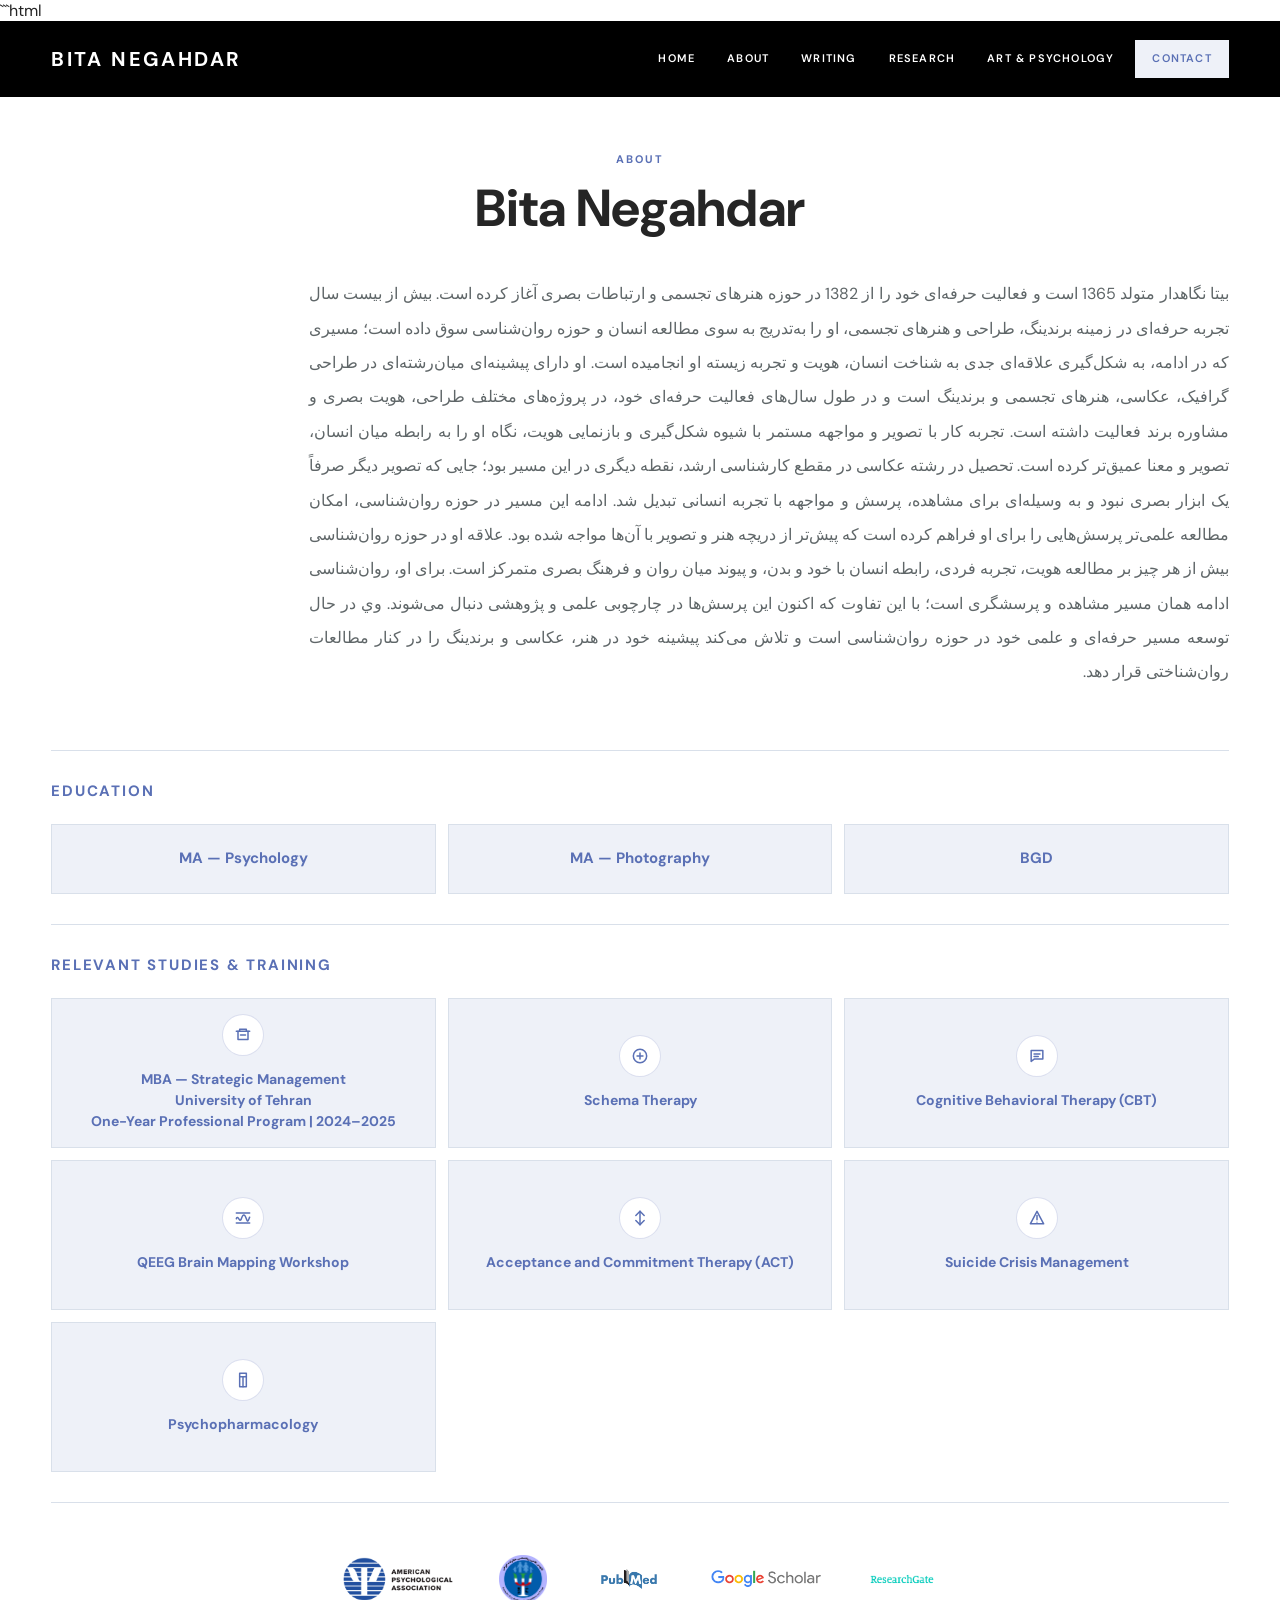
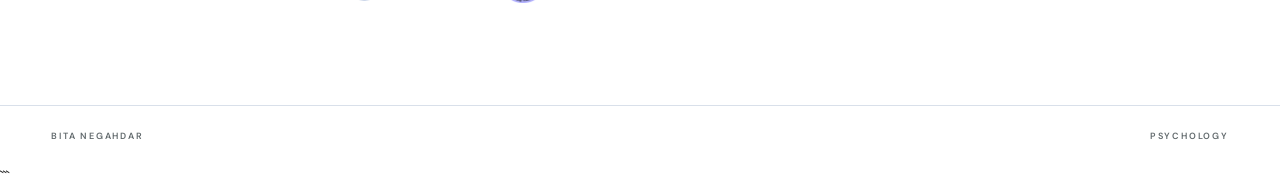
==== commit b80f1ebf: "Update about.html" ====
--- a/about.html
+++ b/about.html
@@ -943,5 +943,119 @@
     <svg viewBox="0 0 24 24" aria-hidden="true">
         <path d="M8 4h8v16H8z"></path>
         <path d="M8 8h8"></path>
-        <path d="M1
+        <path d="M12 8v12"></path>
+    </svg>
+
+</div>
+
+Psychopharmacology
+
+</span>
+
+</div>
+
+</section>
+
+<!-- =================================================
+     PROFESSIONAL / ACADEMIC LINKS
+===================================================== -->
+
+<section class="block">
+
+<div class="resource-links">
+
+<a
+href="https://www.apa.org/"
+class="resource-link"
+target="_blank"
+rel="noopener noreferrer"
+>
+
+<img
+    src="images/apa.png"
+    alt="APA"
+>
+
+</a>
+
+<a
+href="https://www.iranpa.org/"
+class="resource-link"
+target="_blank"
+rel="noopener noreferrer"
+>
+
+<img
+    src="images/ipa.png"
+    alt="Iranian Psychological Association"
+>
+
+</a>
+
+<a
+href="https://pubmed.ncbi.nlm.nih.gov/"
+class="resource-link"
+target="_blank"
+rel="noopener noreferrer"
+>
+
+<img
+    src="images/pubmed.png"
+    alt="PubMed"
+>
+
+</a>
+
+<a
+href="https://scholar.google.com/"
+class="resource-link"
+target="_blank"
+rel="noopener noreferrer"
+>
+
+<img
+    src="images/scholar.png"
+    alt="Google Scholar"
+>
+
+</a>
+
+<a
+href="https://www.researchgate.net/"
+class="resource-link"
+target="_blank"
+rel="noopener noreferrer"
+>
+
+<img
+    src="images/researchgate.png"
+    alt="ResearchGate"
+>
+
+</a>
+
+</div>
+
+</section>
+
+</main>
+
+<!-- =====================================================
+     FOOTER
+===================================================== -->
+
+<footer>
+
+<div>
+    BITA NEGAHDAR
+</div>
+
+<div>
+    Psychology
+</div>
+
+</footer>
+
+</body>
+</html>
 ```
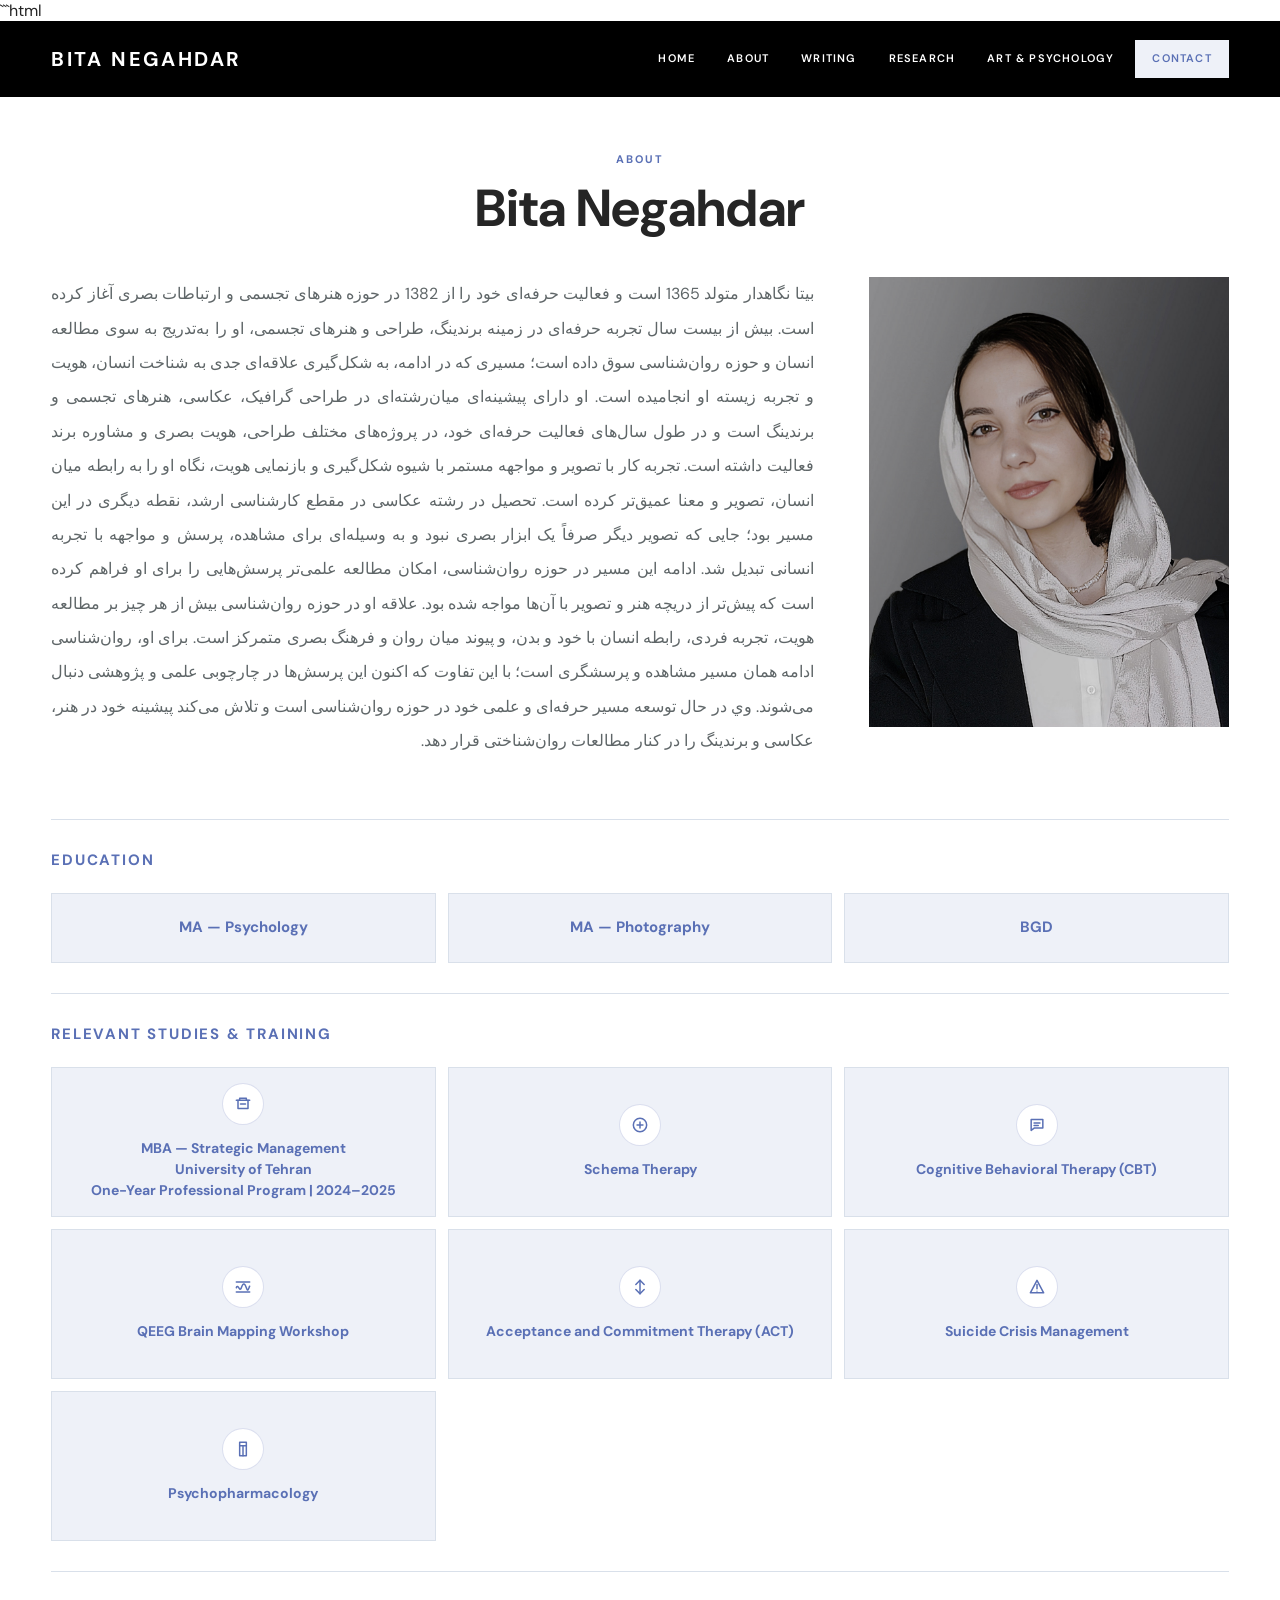
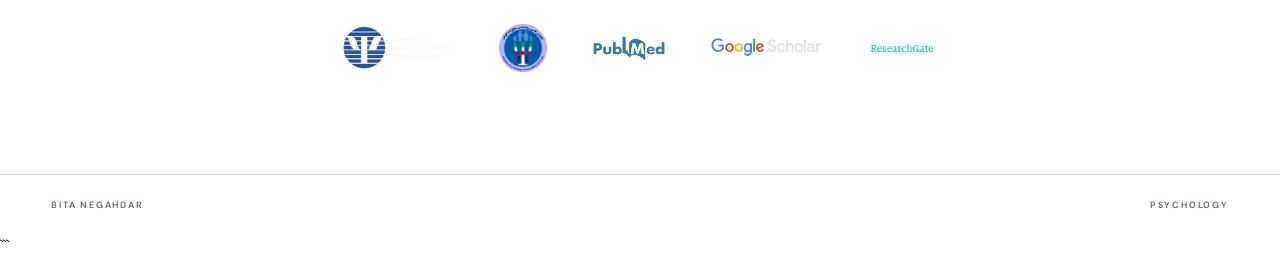
==== commit df71f678: "Update about.html" ====
--- a/about.html
+++ b/about.html
@@ -163,13 +163,35 @@
 
 
 /* =====================================================
-   INTRO
+   ABOUT INTRO + PHOTO
+===================================================== */
+
+.about-intro{
+    width:100% !important;
+
+    margin:38px 0 60px 0 !important;
+
+    display:grid !important;
+
+    grid-template-columns:minmax(0,1fr) 360px !important;
+
+    gap:55px !important;
+
+    align-items:start !important;
+
+    direction:ltr !important;
+}
+
+
+/* =====================================================
+   ABOUT TEXT
 ===================================================== */
 
 .intro{
-    max-width:920px !important;
-
-    margin:38px 0 60px auto !important;
+    width:100% !important;
+    max-width:none !important;
+
+    margin:0 !important;
 
     font-family:"DM Sans",Arial,sans-serif !important;
 
@@ -182,6 +204,36 @@
     direction:rtl !important;
     text-align:justify !important;
     text-align-last:right !important;
+}
+
+
+/* =====================================================
+   ABOUT PHOTO
+===================================================== */
+
+.about-photo{
+    width:100% !important;
+
+    display:flex !important;
+    align-items:flex-start !important;
+    justify-content:flex-end !important;
+
+    direction:ltr !important;
+}
+
+.about-photo img{
+    width:100% !important;
+    max-width:360px !important;
+
+    aspect-ratio:4 / 5 !important;
+
+    display:block !important;
+
+    object-fit:cover !important;
+
+    border:none !important;
+    outline:none !important;
+    box-shadow:none !important;
 }
 
 
@@ -566,10 +618,45 @@
         text-align:center !important;
     }
 
+
+    /* =================================================
+       MOBILE ABOUT LAYOUT
+    ================================================= */
+
+    .about-intro{
+        margin:32px 0 45px 0 !important;
+
+        display:flex !important;
+
+        flex-direction:column !important;
+
+        gap:32px !important;
+
+        direction:ltr !important;
+    }
+
+    .about-photo{
+        width:100% !important;
+
+        order:1 !important;
+
+        justify-content:center !important;
+    }
+
+    .about-photo img{
+        width:100% !important;
+
+        max-width:360px !important;
+
+        aspect-ratio:4 / 5 !important;
+    }
+
     .intro{
+        order:2 !important;
+
         max-width:100% !important;
 
-        margin:32px 0 45px auto !important;
+        margin:0 !important;
 
         font-size:15px !important;
         line-height:2.1 !important;
@@ -577,6 +664,7 @@
         direction:rtl !important;
         text-align:right !important;
     }
+
 
     .education{
         grid-template-columns:repeat(2,minmax(0,1fr)) !important;
@@ -671,6 +759,10 @@
         font-size:36px !important;
     }
 
+    .about-photo img{
+        max-width:100% !important;
+    }
+
     .education{
         grid-template-columns:1fr !important;
         gap:8px !important;
@@ -757,7 +849,7 @@
     Research
 </a>
 
-<a href="https://bitanegahdar.ir/index.html#art-psychology">
+<a href="art-psychology.html">
     Art &amp; Psychology
 </a>
 
@@ -769,6 +861,7 @@
 
 </header>
 
+
 <!-- =====================================================
      MAIN
 ===================================================== -->
@@ -783,7 +876,15 @@
     Bita Negahdar
 </h1>
 
-<p class="intro">
+
+<!-- =================================================
+     ABOUT INTRO + PHOTO
+===================================================== -->
+
+<div class="about-intro">
+
+
+<div class="intro">
 
 بیتا نگاهدار متولد 1365 است و فعالیت حرفه‌ای خود را از 1382 در حوزه هنرهای تجسمی و ارتباطات بصری آغاز کرده است. بیش از بیست سال تجربه حرفه‌ای در زمینه برندینگ، طراحی و هنرهای تجسمی، او را به‌تدریج به سوی مطالعه انسان و حوزه روان‌شناسی سوق داده است؛ مسیری که در ادامه، به شکل‌گیری علاقه‌ای جدی به شناخت انسان، هویت و تجربه زیسته او انجامیده است.
 
@@ -795,7 +896,20 @@
 
 وي در حال توسعه مسیر حرفه‌ای و علمی خود در حوزه روان‌شناسی است و تلاش می‌کند پیشینه خود در هنر، عکاسی و برندینگ را در کنار مطالعات روان‌شناختی قرار دهد.
 
-</p>
+</div>
+
+
+<div class="about-photo">
+
+<img
+    src="images/BitaNegahdar.jpg"
+    alt="Bita Negahdar"
+>
+
+</div>
+
+</div>
+
 
 <!-- =================================================
      EDUCATION
@@ -824,6 +938,7 @@
 </div>
 
 </section>
+
 
 <!-- =================================================
      RELEVANT STUDIES & TRAINING
@@ -856,6 +971,7 @@
 
 </span>
 
+
 <span>
 
 <div class="training-icon">
@@ -872,6 +988,7 @@
 
 </span>
 
+
 <span>
 
 <div class="training-icon">
@@ -888,6 +1005,7 @@
 
 </span>
 
+
 <span>
 
 <div class="training-icon">
@@ -904,6 +1022,7 @@
 
 </span>
 
+
 <span>
 
 <div class="training-icon">
@@ -920,6 +1039,7 @@
 
 </span>
 
+
 <span>
 
 <div class="training-icon">
@@ -936,6 +1056,7 @@
 
 </span>
 
+
 <span>
 
 <div class="training-icon">
@@ -955,6 +1076,7 @@
 </div>
 
 </section>
+
 
 <!-- =================================================
      PROFESSIONAL / ACADEMIC LINKS
@@ -978,6 +1100,7 @@
 
 </a>
 
+
 <a
 href="https://www.iranpa.org/"
 class="resource-link"
@@ -992,6 +1115,7 @@
 
 </a>
 
+
 <a
 href="https://pubmed.ncbi.nlm.nih.gov/"
 class="resource-link"
@@ -1006,6 +1130,7 @@
 
 </a>
 
+
 <a
 href="https://scholar.google.com/"
 class="resource-link"
@@ -1020,6 +1145,7 @@
 
 </a>
 
+
 <a
 href="https://www.researchgate.net/"
 class="resource-link"
@@ -1040,6 +1166,7 @@
 
 </main>
 
+
 <!-- =====================================================
      FOOTER
 ===================================================== -->
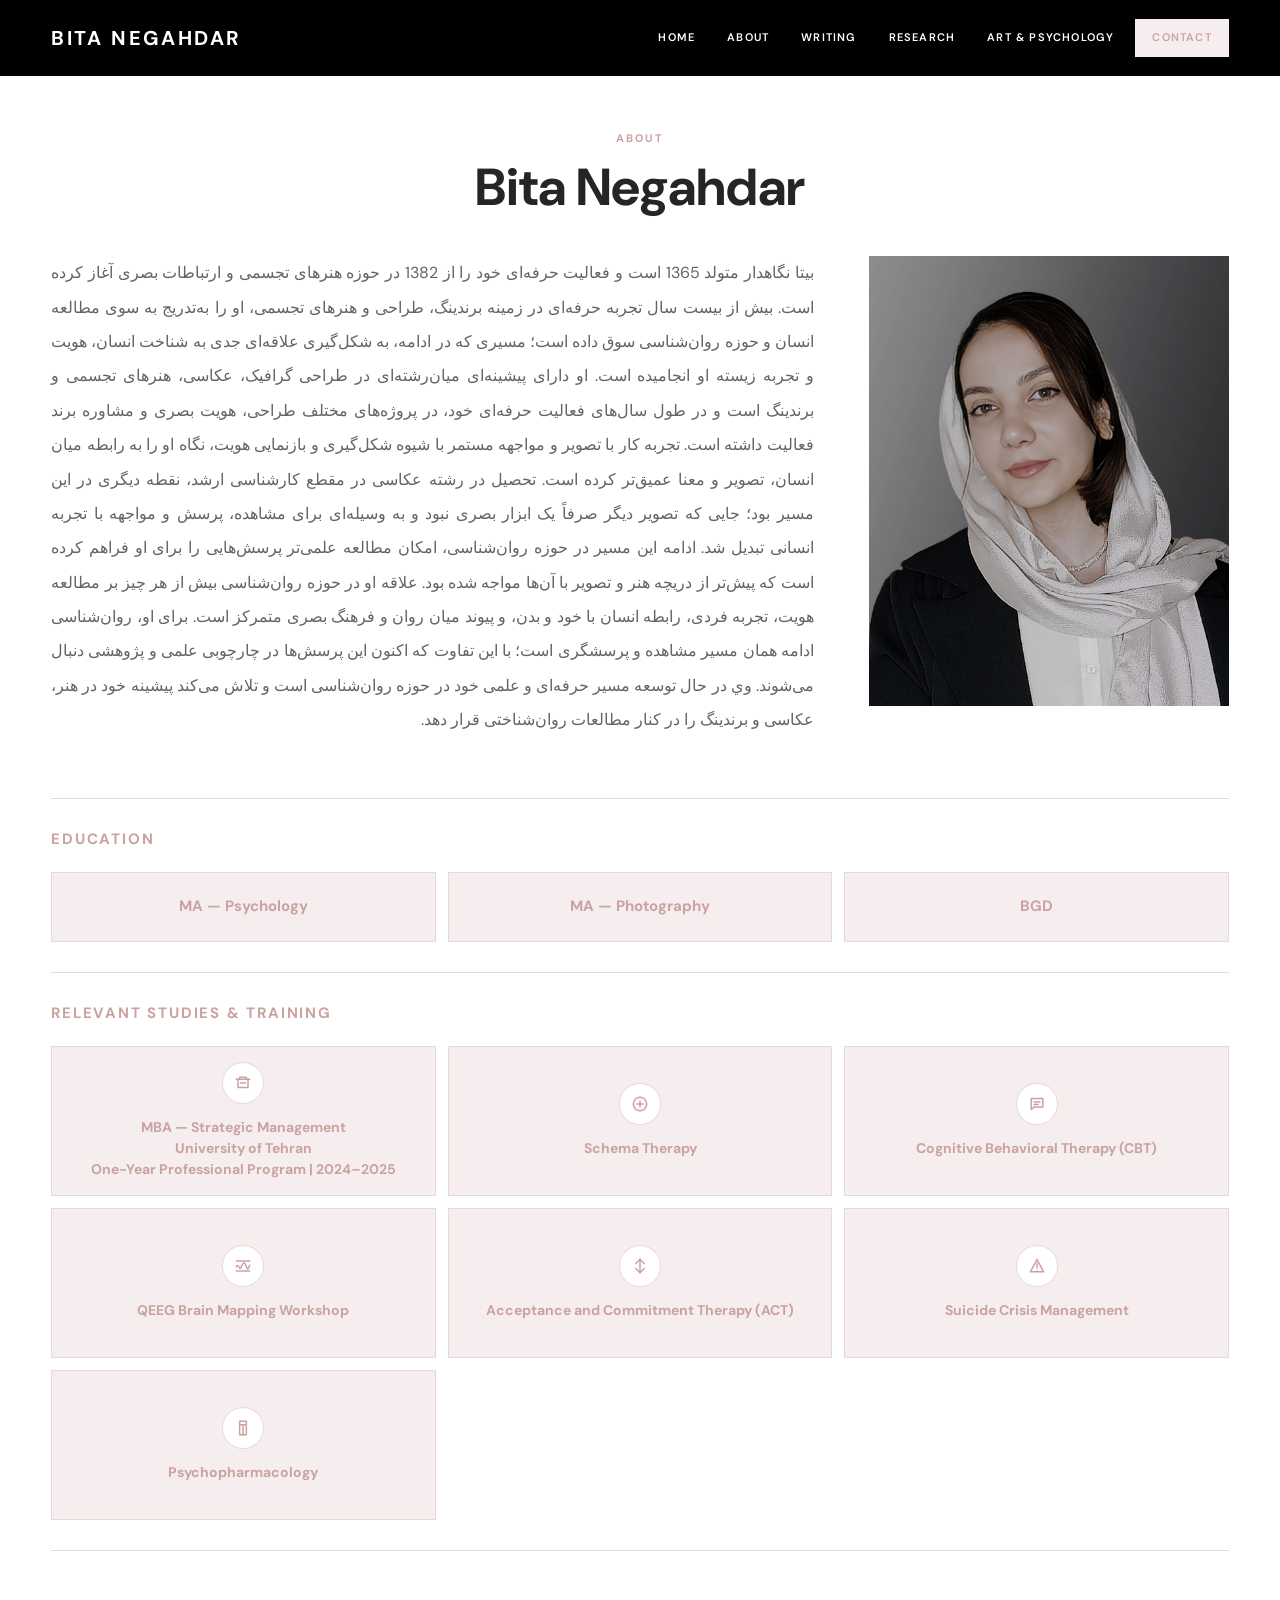
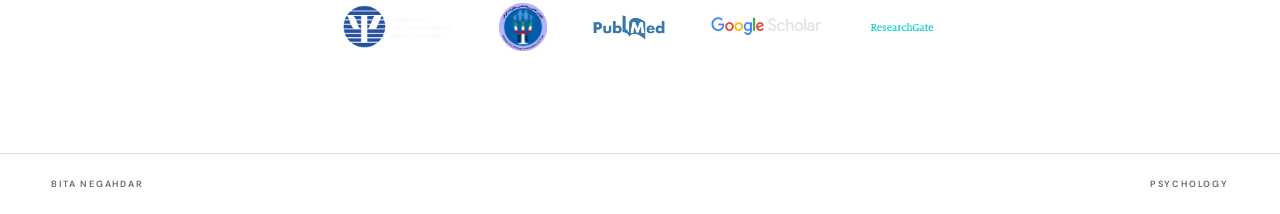
==== commit c5bf48e5: "Update about.html" ====
--- a/about.html
+++ b/about.html
@@ -1,4 +1,3 @@
-```html
 <!DOCTYPE html>
 
 <html lang="en">
@@ -17,10 +16,10 @@
 <style>
 
 :root{
-    --blue:#5A70B5;
-    --blue-hover:#4B61A3;
-    --blue-pale:#EEF1F8;
-    --border:#D9E0EA;
+    --blue:#CAA2A2;
+    --blue-hover:#B88F8F;
+    --blue-pale:#F6EEEE;
+    --border:#E5D8D8;
     --text:#252525;
     --muted:#626A6D;
 }
@@ -406,7 +405,7 @@
 
     background:#FFFFFF !important;
 
-    border:1px solid rgba(90,112,181,.22) !important;
+    border:1px solid rgba(202,162,162,.40) !important;
 
     color:var(--blue) !important;
 
@@ -1185,4 +1184,3 @@
 
 </body>
 </html>
-```
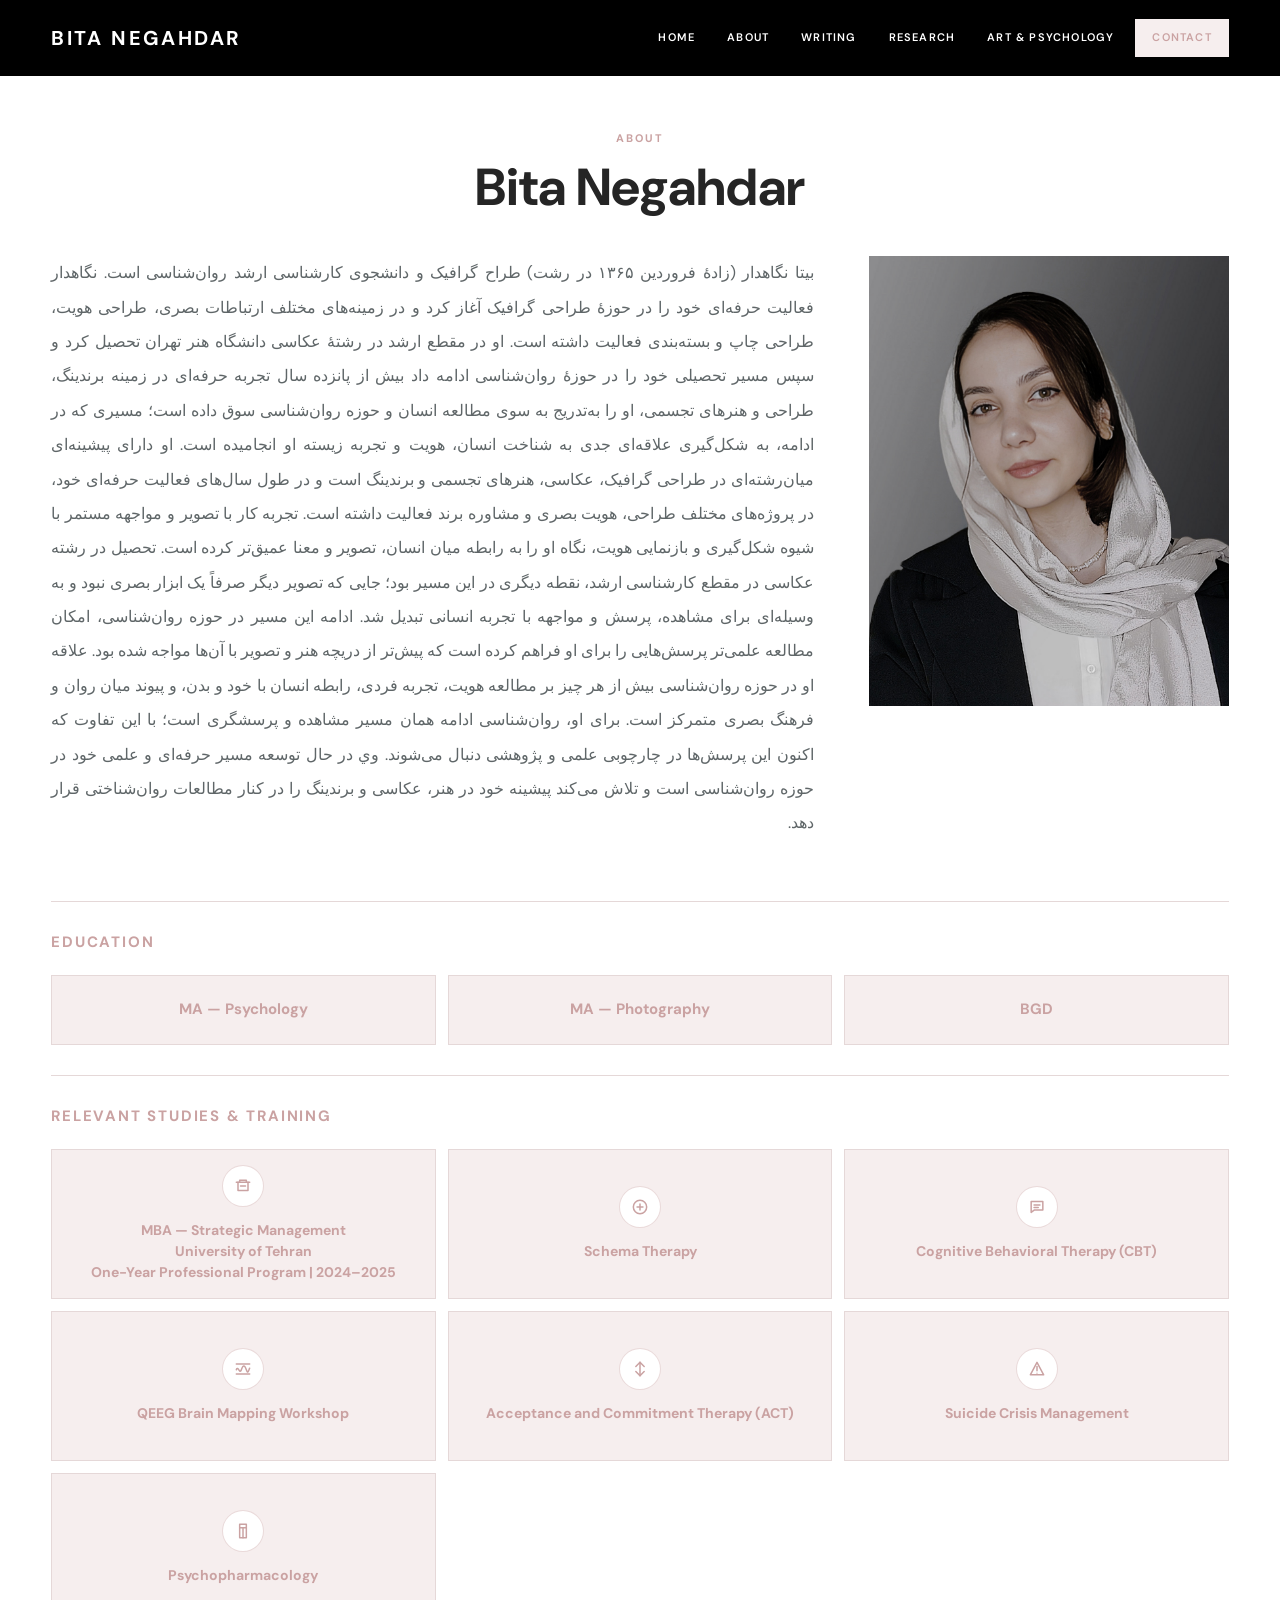
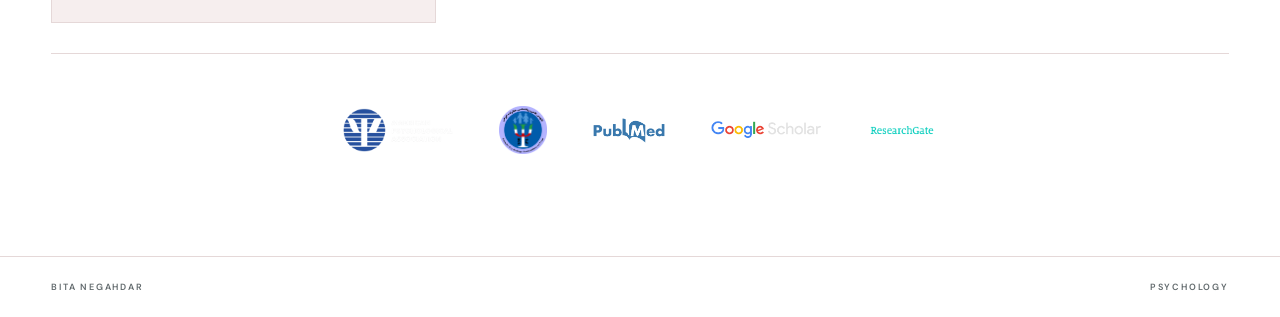
==== commit 55f86da9: "Update about.html" ====
--- a/about.html
+++ b/about.html
@@ -885,7 +885,9 @@
 
 <div class="intro">
 
-بیتا نگاهدار متولد 1365 است و فعالیت حرفه‌ای خود را از 1382 در حوزه هنرهای تجسمی و ارتباطات بصری آغاز کرده است. بیش از بیست سال تجربه حرفه‌ای در زمینه برندینگ، طراحی و هنرهای تجسمی، او را به‌تدریج به سوی مطالعه انسان و حوزه روان‌شناسی سوق داده است؛ مسیری که در ادامه، به شکل‌گیری علاقه‌ای جدی به شناخت انسان، هویت و تجربه زیسته او انجامیده است.
+بیتا نگاهدار (زادهٔ فروردین ۱۳۶۵ در رشت) طراح گرافیک و دانشجوی کارشناسی ارشد روان‌شناسی است. نگاهدار فعالیت حرفه‌ای خود را در حوزهٔ طراحی گرافیک آغاز کرد و در زمینه‌های مختلف ارتباطات بصری، طراحی هویت، طراحی چاپ و بسته‌بندی فعالیت داشته است. او در مقطع ارشد در رشتهٔ عکاسی دانشگاه هنر تهران تحصیل کرد و سپس مسیر تحصیلی خود را در حوزهٔ روان‌شناسی ادامه داد
+
+ بیش از پانزده سال تجربه حرفه‌ای در زمینه برندینگ، طراحی و هنرهای تجسمی، او را به‌تدریج به سوی مطالعه انسان و حوزه روان‌شناسی سوق داده است؛ مسیری که در ادامه، به شکل‌گیری علاقه‌ای جدی به شناخت انسان، هویت و تجربه زیسته او انجامیده است.
 
 او دارای پیشینه‌ای میان‌رشته‌ای در طراحی گرافیک، عکاسی، هنرهای تجسمی و برندینگ است و در طول سال‌های فعالیت حرفه‌ای خود، در پروژه‌های مختلف طراحی، هویت بصری و مشاوره برند فعالیت داشته است. تجربه کار با تصویر و مواجهه مستمر با شیوه شکل‌گیری و بازنمایی هویت، نگاه او را به رابطه میان انسان، تصویر و معنا عمیق‌تر کرده است.
 
--- a/style.css
+++ b/style.css
@@ -36,17 +36,17 @@
 :root{
     --white:#FFFFFF;
 
-    --cyan-pale:#CFFAFE;
-
-    --cyan:#0891B2;
-
-    --cyan-hover:#06B6D4;
+    --pink-pale:#F5EDED;
+
+    --pink:#CAA2A2;
+
+    --pink-hover:#B88F8F;
 
     --text:#252525;
 
     --muted:#626A6D;
 
-    --border:#D9E5E8;
+    --border:#E5DADA;
 }
 
 
@@ -140,9 +140,9 @@
 ===================================================== */
 
 nav a:hover{
-    background:var(--cyan-hover);
-
-    border-color:var(--cyan-hover);
+    background:var(--pink);
+
+    border-color:var(--pink);
 
     color:#FFFFFF;
 }
@@ -155,17 +155,17 @@
 .contact-btn{
     padding:9px 17px;
 
-    background:var(--cyan-pale);
-
-    border-color:var(--cyan-pale);
-
-    color:var(--cyan) !important;
+    background:var(--pink-pale);
+
+    border-color:var(--pink-pale);
+
+    color:var(--pink) !important;
 }
 
 .contact-btn:hover{
-    background:var(--cyan-hover);
-
-    border-color:var(--cyan-hover);
+    background:var(--pink);
+
+    border-color:var(--pink);
 
     color:#FFFFFF !important;
 }
@@ -201,9 +201,9 @@
 
     align-items:flex-start;
 
-    background:var(--cyan-pale);
-
-    color:var(--cyan);
+    background:var(--pink-pale);
+
+    color:var(--pink);
 }
 
 .hero-description{
@@ -217,7 +217,7 @@
 
     line-height:1.85;
 
-    color:var(--cyan);
+    color:var(--pink);
 }
 
 .outline-btn{
@@ -225,11 +225,11 @@
 
     padding:11px 20px;
 
-    border:1px solid var(--cyan);
+    border:1px solid var(--pink);
 
     background:transparent;
 
-    color:var(--cyan);
+    color:var(--pink);
 
     font-size:10px;
 
@@ -246,9 +246,9 @@
 }
 
 .outline-btn:hover{
-    background:var(--cyan-hover);
-
-    border-color:var(--cyan-hover);
+    background:var(--pink);
+
+    border-color:var(--pink);
 
     color:#FFFFFF;
 }
@@ -306,7 +306,7 @@
 
     text-transform:uppercase;
 
-    color:var(--cyan);
+    color:var(--pink);
 }
 
 
@@ -409,7 +409,7 @@
 
     text-transform:uppercase;
 
-    color:var(--cyan);
+    color:var(--pink);
 }
 
 h1{
@@ -463,7 +463,7 @@
 
     text-transform:uppercase;
 
-    color:var(--cyan);
+    color:var(--pink);
 }
 
 .block p{
@@ -510,9 +510,9 @@
 
     border:1px solid var(--border);
 
-    background:var(--cyan-pale);
-
-    color:var(--cyan);
+    background:var(--pink-pale);
+
+    color:var(--pink);
 
     transition:
         background-color .3s ease,
@@ -522,9 +522,9 @@
 }
 
 .education-item:hover{
-    background:var(--cyan-hover);
-
-    border-color:var(--cyan-hover);
+    background:var(--pink);
+
+    border-color:var(--pink);
 
     color:#FFFFFF;
 
@@ -547,7 +547,7 @@
 
     line-height:1.4;
 
-    color:var(--cyan);
+    color:var(--pink);
 
     transition:color .3s ease;
 }
@@ -597,9 +597,9 @@
 
     text-align:center;
 
-    background:var(--cyan-pale);
-
-    color:var(--cyan);
+    background:var(--pink-pale);
+
+    color:var(--pink);
 
     border:1px solid var(--border);
 
@@ -619,9 +619,9 @@
 }
 
 .training span:hover{
-    background:var(--cyan-hover);
-
-    border-color:var(--cyan-hover);
+    background:var(--pink);
+
+    border-color:var(--pink);
 
     color:#FFFFFF;
 
@@ -665,7 +665,7 @@
 
     text-transform:uppercase;
 
-    color:var(--cyan);
+    color:var(--pink);
 }
 
 .article-text{
@@ -721,11 +721,11 @@
 
     padding:10px 16px;
 
-    border:1px solid var(--cyan);
+    border:1px solid var(--pink);
 
     background:#FFFFFF;
 
-    color:var(--cyan);
+    color:var(--pink);
 
     font-size:10px;
 
@@ -744,9 +744,9 @@
 }
 
 .back:hover{
-    background:var(--cyan-hover);
-
-    border-color:var(--cyan-hover);
+    background:var(--pink);
+
+    border-color:var(--pink);
 
     color:#FFFFFF;
 }
@@ -814,7 +814,7 @@
 }
 
 .social-link:hover{
-    background:var(--cyan-hover);
+    background:var(--pink);
 
     color:#FFFFFF;
 }
